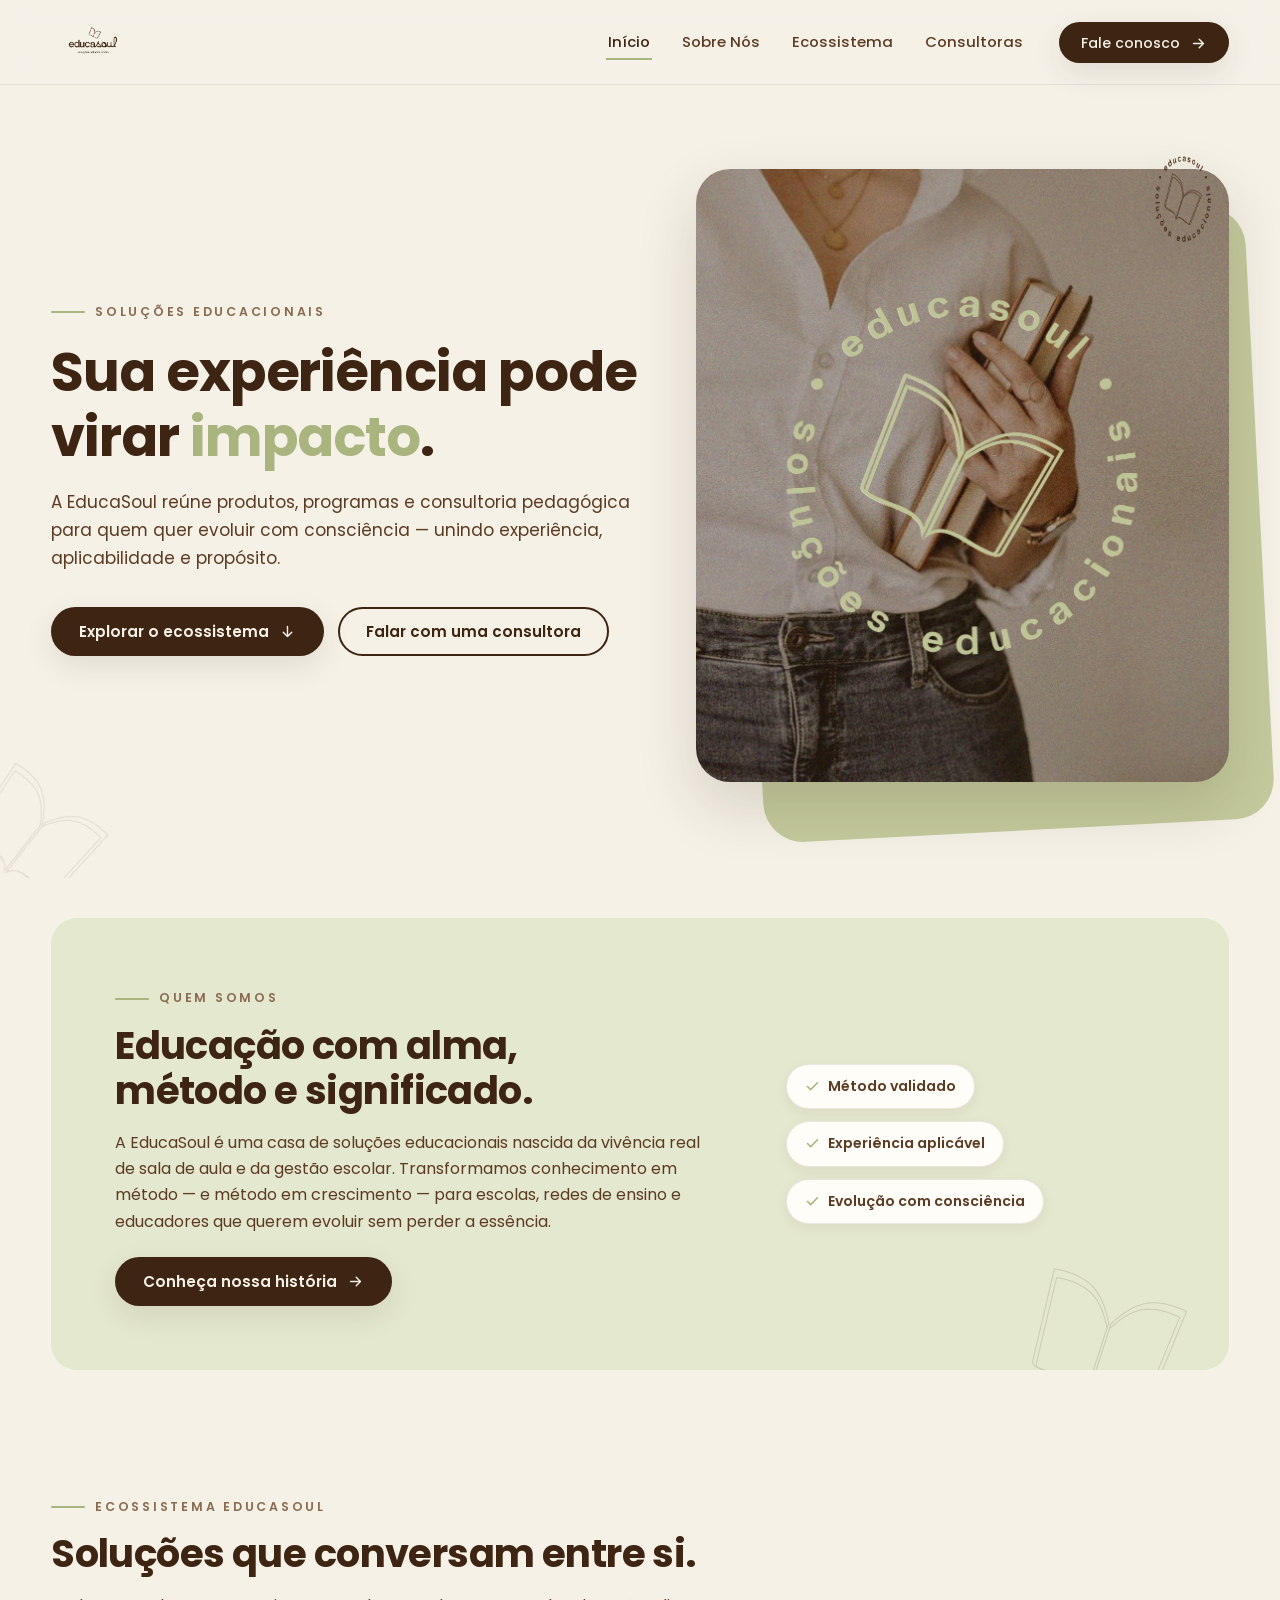
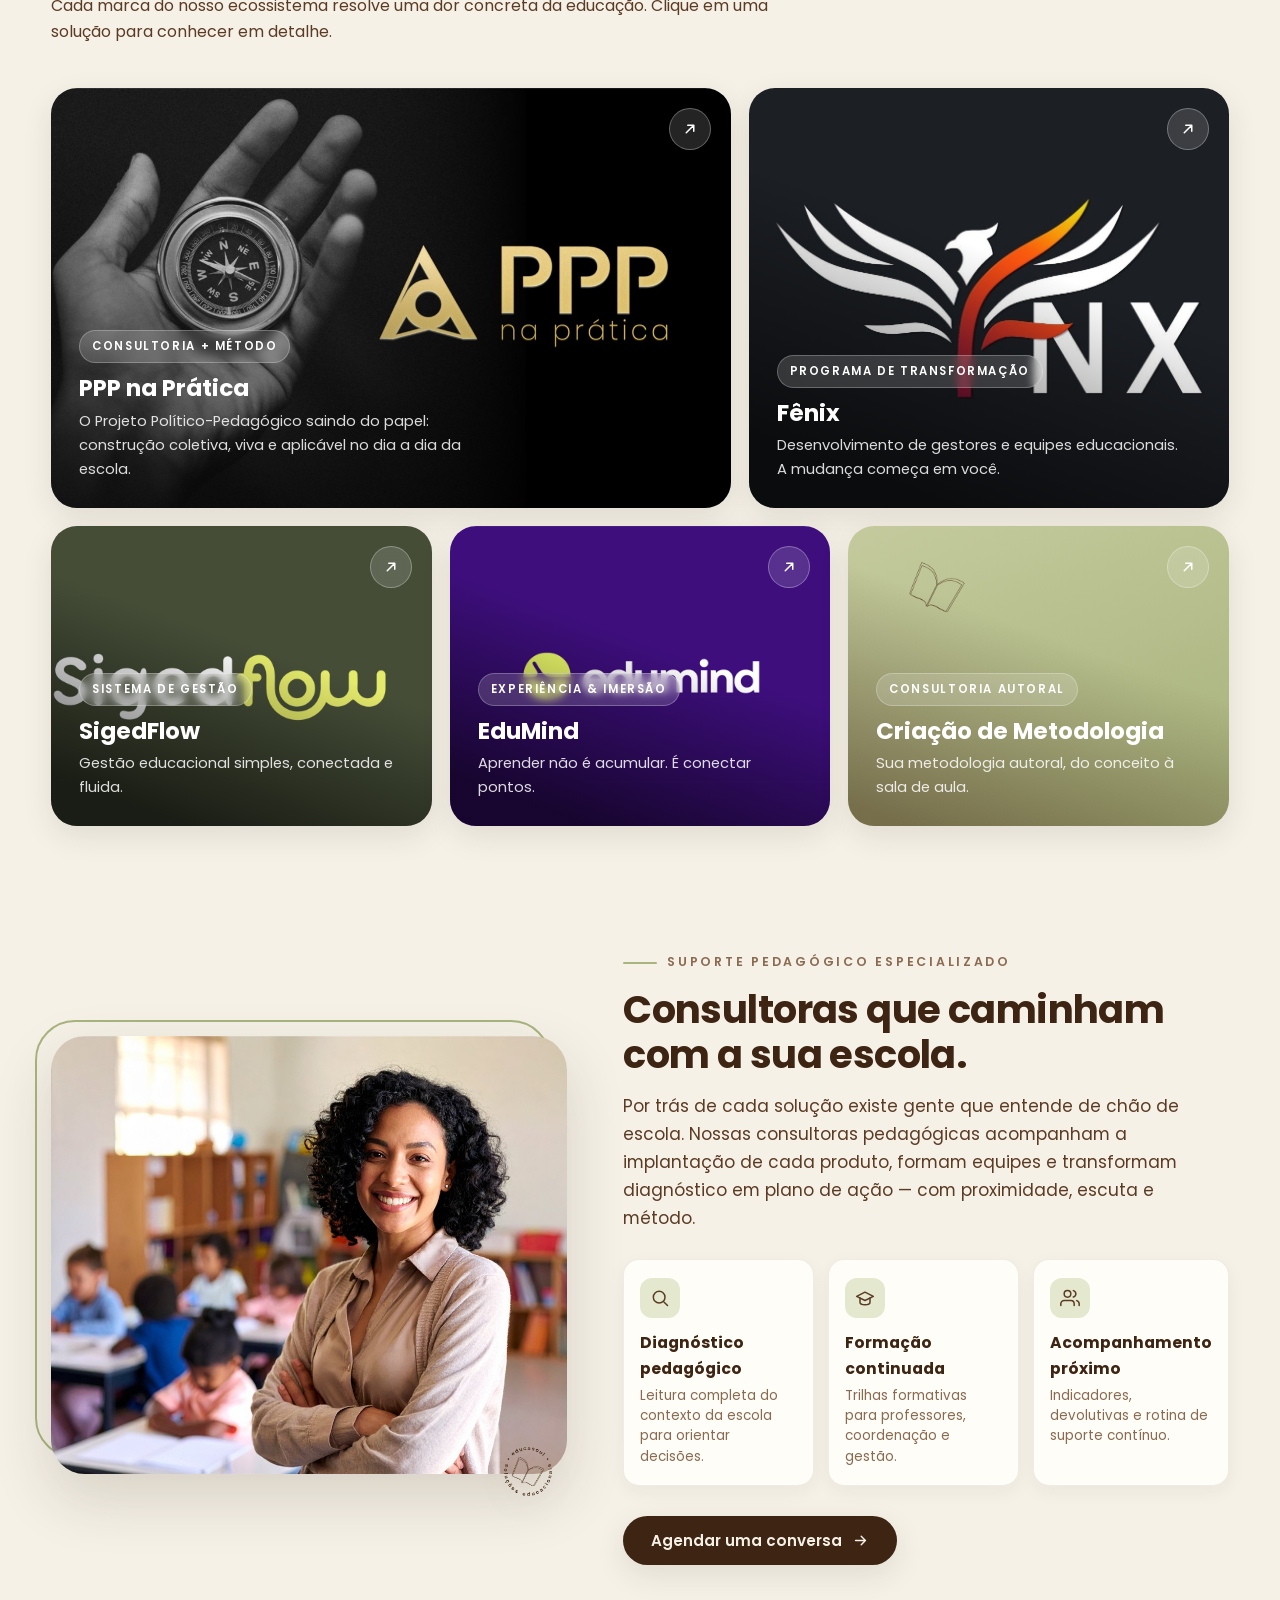
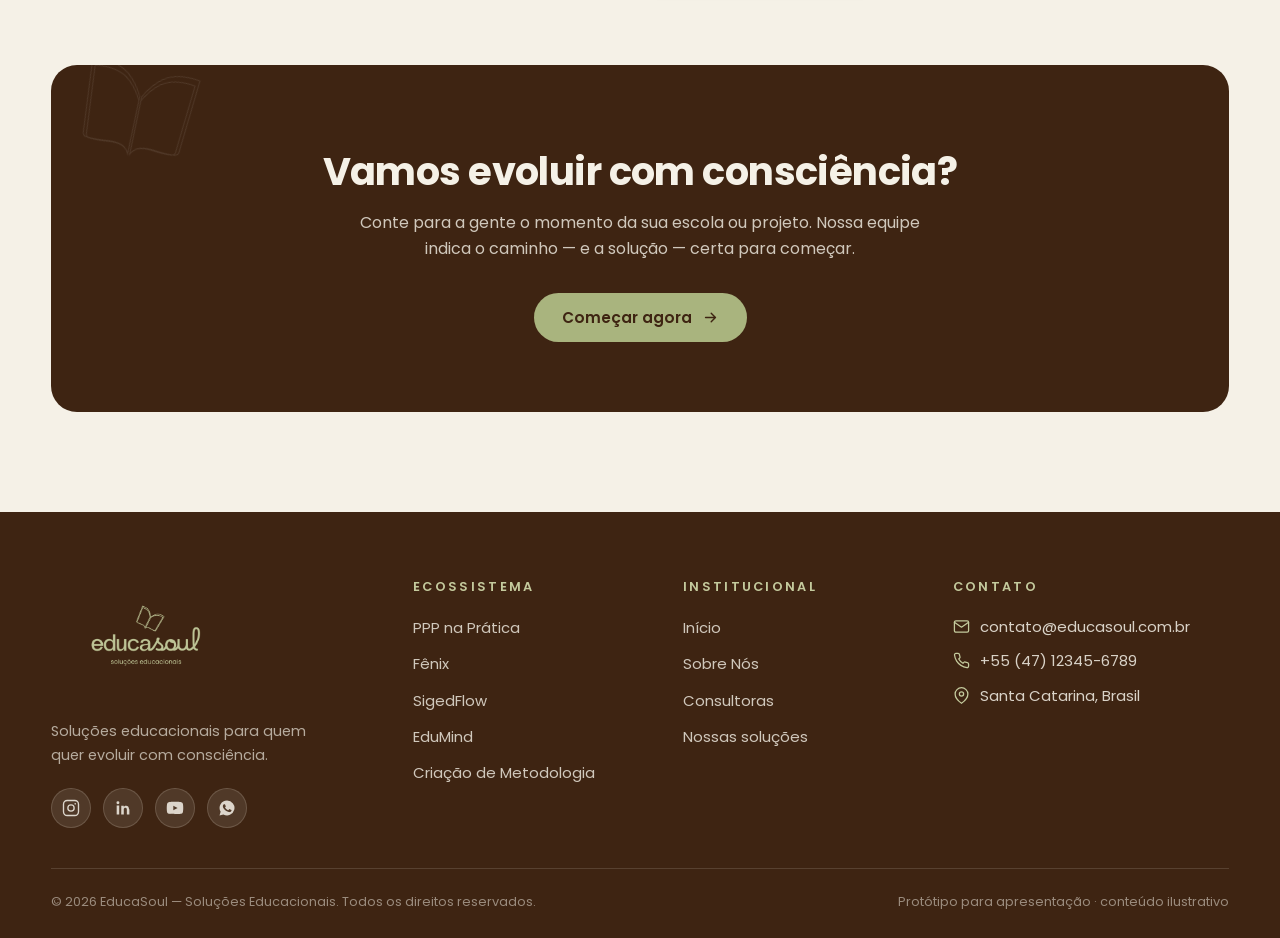
==== Site educasoul/site/index.html @ cab4fad8 "Versão inicial do projeto Co-Authored-By: Claude Sonnet 5.5 <noreply@anthropic.com>" ====
<!DOCTYPE html>
<html lang="pt-BR">
<head>
<meta charset="UTF-8">
<meta name="viewport" content="width=device-width, initial-scale=1.0">
<title>EducaSoul — Soluções Educacionais</title>
<meta name="description" content="Soluções educacionais para quem quer evoluir com consciência. Conheça o ecossistema EducaSoul: PPP na Prática, Fênix, SigedFlow, EduMind e Criação de Metodologia.">
<link rel="icon" type="image/png" href="assets/educasoul-book-brown.png">
<link rel="preconnect" href="https://fonts.googleapis.com">
<link rel="preconnect" href="https://fonts.gstatic.com" crossorigin>
<link href="https://fonts.googleapis.com/css2?family=Poppins:wght@300;400;500;600;700;800&family=Quicksand:wght@500;600;700&family=Libre+Franklin:wght@600;700;800&display=swap" rel="stylesheet">
<link rel="stylesheet" href="css/styles.css">
</head>
<body>

<!-- ======================= HEADER ======================= -->
<header class="site-header">
  <div class="container nav-wrap">
    <a class="brand" href="index.html" aria-label="EducaSoul — página inicial">
      <img src="assets/educasoul-logo.png" alt="EducaSoul — soluções educacionais">
    </a>
    <nav aria-label="Navegação principal">
      <ul class="nav-links">
        <li><a href="index.html" class="active">Início</a></li>
        <li><a href="sobre.html">Sobre Nós</a></li>
        <li><a href="#ecossistema">Ecossistema</a></li>
        <li><a href="#consultoras">Consultoras</a></li>
        <li class="nav-cta">
          <a class="btn btn-solid" href="#contato">Fale conosco
            <svg viewBox="0 0 24 24" fill="none" stroke="currentColor" stroke-width="2" stroke-linecap="round" stroke-linejoin="round"><path d="M5 12h14M13 6l6 6-6 6"/></svg>
          </a>
        </li>
      </ul>
    </nav>
    <button class="nav-toggle" aria-label="Abrir menu" aria-expanded="false">
      <svg viewBox="0 0 24 24" fill="none" stroke="currentColor" stroke-width="2" stroke-linecap="round"><path d="M4 7h16M4 12h16M4 17h16"/></svg>
    </button>
  </div>
</header>

<main>

<!-- ======================= HERO ======================= -->
<section class="hero">
  <img class="hero-book" src="assets/educasoul-book-brown.png" alt="" aria-hidden="true">
  <div class="container">
    <div class="hero-copy">
      <span class="eyebrow">soluções educacionais</span>
      <h1 class="h-display">Sua experiência pode<br>virar <em style="font-style:normal; color:var(--sage);">impacto</em>.</h1>
      <p class="lead">A EducaSoul reúne produtos, programas e consultoria pedagógica para quem quer evoluir com consciência — unindo experiência, aplicabilidade e propósito.</p>
      <div class="hero-actions">
        <a class="btn btn-solid" href="#ecossistema">Explorar o ecossistema
          <svg viewBox="0 0 24 24" fill="none" stroke="currentColor" stroke-width="2" stroke-linecap="round" stroke-linejoin="round"><path d="M12 5v14M6 13l6 6 6-6"/></svg>
        </a>
        <a class="btn btn-outline" href="#contato">Falar com uma consultora</a>
      </div>
    </div>
    <div class="hero-media">
      <img class="photo" src="assets/hero-livros.jpg" alt="Educadora segurando livros, com o selo EducaSoul">
      <img class="hero-stamp" src="assets/educasoul-badge.png" alt="" aria-hidden="true">
    </div>
  </div>
</section>

<!-- ======================= INSTITUCIONAL ======================= -->
<section class="institucional" id="quem-somos">
  <div class="container">
    <div class="inst-card reveal">
      <div class="inst-copy">
        <span class="eyebrow">quem somos</span>
        <h2 class="h-sec">Educação com alma,<br>método e significado.</h2>
        <p>A EducaSoul é uma casa de soluções educacionais nascida da vivência real de sala de aula e da gestão escolar. Transformamos conhecimento em método — e método em crescimento — para escolas, redes de ensino e educadores que querem evoluir sem perder a essência.</p>
        <a class="btn btn-solid" href="sobre.html">Conheça nossa história
          <svg viewBox="0 0 24 24" fill="none" stroke="currentColor" stroke-width="2" stroke-linecap="round" stroke-linejoin="round"><path d="M5 12h14M13 6l6 6-6 6"/></svg>
        </a>
      </div>
      <div class="pill-row" aria-label="Nossos diferenciais">
        <span class="pill"><svg viewBox="0 0 24 24" fill="none" stroke="currentColor" stroke-width="2.4" stroke-linecap="round" stroke-linejoin="round"><path d="M20 6L9 17l-5-5"/></svg> Método validado</span>
        <span class="pill"><svg viewBox="0 0 24 24" fill="none" stroke="currentColor" stroke-width="2.4" stroke-linecap="round" stroke-linejoin="round"><path d="M20 6L9 17l-5-5"/></svg> Experiência aplicável</span>
        <span class="pill"><svg viewBox="0 0 24 24" fill="none" stroke="currentColor" stroke-width="2.4" stroke-linecap="round" stroke-linejoin="round"><path d="M20 6L9 17l-5-5"/></svg> Evolução com consciência</span>
      </div>
      <img class="watermark" src="assets/educasoul-book-brown.png" alt="" aria-hidden="true">
    </div>
  </div>
</section>

<!-- ======================= ECOSSISTEMA ======================= -->
<section class="ecossistema" id="ecossistema">
  <div class="container">
    <div class="sec-head reveal">
      <span class="eyebrow">ecossistema educasoul</span>
      <h2 class="h-sec">Soluções que conversam entre si.</h2>
      <p>Cada marca do nosso ecossistema resolve uma dor concreta da educação. Clique em uma solução para conhecer em detalhe.</p>
    </div>

    <div class="mosaic">
      <!-- PPP na Prática -->
      <a class="tile tile-ppp reveal" href="ppp-na-pratica.html" aria-label="Conhecer o PPP na Prática">
        <img class="tile-media" src="assets/ppp-card.jpg" alt="">
        <div class="tile-scrim"></div>
        <span class="tile-arrow"><svg viewBox="0 0 24 24" fill="none" stroke="currentColor" stroke-width="2" stroke-linecap="round" stroke-linejoin="round"><path d="M7 17L17 7M9 7h8v8"/></svg></span>
        <div class="tile-body">
          <span class="tile-tag">Consultoria + Método</span>
          <h3>PPP na Prática</h3>
          <p>O Projeto Político-Pedagógico saindo do papel: construção coletiva, viva e aplicável no dia a dia da escola.</p>
        </div>
      </a>

      <!-- FNX -->
      <a class="tile tile-fnx reveal" href="fenix.html" aria-label="Conhecer o Fênix">
        <img class="tile-media" src="assets/fnx-card.jpg" alt="">
        <div class="tile-scrim"></div>
        <span class="tile-arrow"><svg viewBox="0 0 24 24" fill="none" stroke="currentColor" stroke-width="2" stroke-linecap="round" stroke-linejoin="round"><path d="M7 17L17 7M9 7h8v8"/></svg></span>
        <div class="tile-body">
          <span class="tile-tag">Programa de Transformação</span>
          <h3>Fênix</h3>
          <p>Desenvolvimento de gestores e equipes educacionais. A mudança começa em você.</p>
        </div>
      </a>

      <!-- SigedFlow -->
      <a class="tile tile-siged reveal" href="sigedflow.html" aria-label="Conhecer o SigedFlow">
        <img class="tile-media" src="assets/sigedflow-card.png" alt="">
        <div class="tile-scrim"></div>
        <span class="tile-arrow"><svg viewBox="0 0 24 24" fill="none" stroke="currentColor" stroke-width="2" stroke-linecap="round" stroke-linejoin="round"><path d="M7 17L17 7M9 7h8v8"/></svg></span>
        <div class="tile-body">
          <span class="tile-tag">Sistema de Gestão</span>
          <h3>SigedFlow</h3>
          <p>Gestão educacional simples, conectada e fluida.</p>
        </div>
      </a>

      <!-- EduMind -->
      <a class="tile tile-edu reveal" href="edumind.html" aria-label="Conhecer o EduMind">
        <img class="tile-media" src="assets/edumind-card.png" alt="">
        <div class="tile-scrim"></div>
        <span class="tile-arrow"><svg viewBox="0 0 24 24" fill="none" stroke="currentColor" stroke-width="2" stroke-linecap="round" stroke-linejoin="round"><path d="M7 17L17 7M9 7h8v8"/></svg></span>
        <div class="tile-body">
          <span class="tile-tag">Experiência & Imersão</span>
          <h3>EduMind</h3>
          <p>Aprender não é acumular. É conectar pontos.</p>
        </div>
      </a>

      <!-- Criação de Metodologia -->
      <a class="tile tile-meto reveal" href="metodologia.html" aria-label="Conhecer a Criação de Metodologia">
        <img class="meto-icon" src="assets/educasoul-book-brown.png" alt="">
        <div class="tile-scrim"></div>
        <span class="tile-arrow"><svg viewBox="0 0 24 24" fill="none" stroke="currentColor" stroke-width="2" stroke-linecap="round" stroke-linejoin="round"><path d="M7 17L17 7M9 7h8v8"/></svg></span>
        <div class="tile-body">
          <span class="tile-tag">Consultoria Autoral</span>
          <h3>Criação de Metodologia</h3>
          <p>Sua metodologia autoral, do conceito à sala de aula.</p>
        </div>
      </a>
    </div>
  </div>
</section>

<!-- ======================= CONSULTORAS ======================= -->
<section class="consultoras" id="consultoras">
  <div class="container consult-grid">
    <div class="consult-media reveal">
      <img class="photo" src="assets/consultora-sala.jpg" alt="Consultora pedagógica sorrindo em sala de aula">
      <img class="consult-stamp" src="assets/educasoul-badge.png" alt="" aria-hidden="true">
    </div>
    <div class="consult-copy reveal">
      <span class="eyebrow">suporte pedagógico especializado</span>
      <h2 class="h-sec">Consultoras que caminham com a sua escola.</h2>
      <p class="lead">Por trás de cada solução existe gente que entende de chão de escola. Nossas consultoras pedagógicas acompanham a implantação de cada produto, formam equipes e transformam diagnóstico em plano de ação — com proximidade, escuta e método.</p>
      <div class="mini-cards">
        <div class="mini-card">
          <span class="ic"><svg viewBox="0 0 24 24" fill="none" stroke="currentColor" stroke-width="1.8" stroke-linecap="round" stroke-linejoin="round"><circle cx="11" cy="11" r="7"/><path d="M21 21l-4.3-4.3"/></svg></span>
          <h4>Diagnóstico pedagógico</h4>
          <p>Leitura completa do contexto da escola para orientar decisões.</p>
        </div>
        <div class="mini-card">
          <span class="ic"><svg viewBox="0 0 24 24" fill="none" stroke="currentColor" stroke-width="1.8" stroke-linecap="round" stroke-linejoin="round"><path d="M22 10L12 5 2 10l10 5 10-5z"/><path d="M6 12v5c0 1.7 2.7 3 6 3s6-1.3 6-3v-5"/></svg></span>
          <h4>Formação continuada</h4>
          <p>Trilhas formativas para professores, coordenação e gestão.</p>
        </div>
        <div class="mini-card">
          <span class="ic"><svg viewBox="0 0 24 24" fill="none" stroke="currentColor" stroke-width="1.8" stroke-linecap="round" stroke-linejoin="round"><path d="M17 21v-2a4 4 0 00-4-4H5a4 4 0 00-4 4v2"/><circle cx="9" cy="7" r="4"/><path d="M23 21v-2a4 4 0 00-3-3.87M16 3.13a4 4 0 010 7.75"/></svg></span>
          <h4>Acompanhamento próximo</h4>
          <p>Indicadores, devolutivas e rotina de suporte contínuo.</p>
        </div>
      </div>
      <a class="btn btn-solid" href="#contato">Agendar uma conversa
        <svg viewBox="0 0 24 24" fill="none" stroke="currentColor" stroke-width="2" stroke-linecap="round" stroke-linejoin="round"><path d="M5 12h14M13 6l6 6-6 6"/></svg>
      </a>
    </div>
  </div>
</section>

<!-- ======================= CTA ======================= -->
<section class="cta-band">
  <div class="container">
    <div class="cta-inner reveal">
      <img class="watermark" src="assets/educasoul-book-cream.png" alt="" aria-hidden="true">
      <h2 class="h-sec">Vamos evoluir com consciência?</h2>
      <p>Conte para a gente o momento da sua escola ou projeto. Nossa equipe indica o caminho — e a solução — certa para começar.</p>
      <a class="btn btn-sage" href="#contato">Começar agora
        <svg viewBox="0 0 24 24" fill="none" stroke="currentColor" stroke-width="2" stroke-linecap="round" stroke-linejoin="round"><path d="M5 12h14M13 6l6 6-6 6"/></svg>
      </a>
    </div>
  </div>
</section>

</main>

<!-- ======================= FOOTER ======================= -->
<footer class="site-footer" id="contato">
  <div class="container">
    <div class="footer-grid">
      <div class="footer-brand">
        <img src="assets/educasoul-logo-sage.png" alt="EducaSoul — soluções educacionais">
        <p>Soluções educacionais para quem quer evoluir com consciência.</p>
        <div class="social-row">
          <a href="#" aria-label="Instagram"><svg viewBox="0 0 24 24" fill="none" stroke="currentColor" stroke-width="1.8" stroke-linecap="round" stroke-linejoin="round"><rect x="2" y="2" width="20" height="20" rx="5"/><circle cx="12" cy="12" r="4.2"/><circle cx="17.6" cy="6.4" r="1.1" fill="currentColor" stroke="none"/></svg></a>
          <a href="#" aria-label="LinkedIn"><svg viewBox="0 0 24 24" fill="currentColor"><path d="M6.94 8.5v12H3.56v-12h3.38zM5.25 3a1.97 1.97 0 110 3.94 1.97 1.97 0 010-3.94zM20.5 13.9v6.6h-3.37v-6.2c0-1.56-.56-2.62-1.96-2.62-1.07 0-1.7.72-1.98 1.41-.1.25-.13.6-.13.94v6.47H9.69s.05-10.5 0-11.59h3.37v1.64c.45-.69 1.25-1.68 3.04-1.68 2.22 0 3.9 1.45 3.9 4.57z"/></svg></a>
          <a href="#" aria-label="YouTube"><svg viewBox="0 0 24 24" fill="currentColor"><path d="M23 12s0-3.85-.49-5.7a2.98 2.98 0 00-2.1-2.1C18.56 3.7 12 3.7 12 3.7s-6.56 0-8.41.5a2.98 2.98 0 00-2.1 2.1C1 8.15 1 12 1 12s0 3.85.49 5.7c.27 1.02 1.08 1.83 2.1 2.1 1.85.5 8.41.5 8.41.5s6.56 0 8.41-.5a2.98 2.98 0 002.1-2.1C23 15.85 23 12 23 12zM9.75 8.85l5.75 3.15-5.75 3.15v-6.3z"/></svg></a>
          <a href="#" aria-label="WhatsApp"><svg viewBox="0 0 24 24" fill="currentColor"><path d="M12.04 2a9.9 9.9 0 00-8.5 14.97L2 22l5.18-1.5A9.9 9.9 0 1012.04 2zm5.77 14.13c-.24.68-1.4 1.3-1.93 1.35-.52.05-1.01.24-3.4-.7-2.87-1.13-4.7-4.06-4.84-4.25-.14-.19-1.16-1.55-1.16-2.95 0-1.4.73-2.09 1-2.38.26-.29.57-.36.76-.36l.55.01c.18 0 .42-.07.65.5.24.57.8 1.97.87 2.11.07.14.12.31.02.5-.09.19-.14.3-.28.47l-.43.5c-.14.14-.29.3-.12.58.16.29.73 1.2 1.56 1.95 1.08.96 1.98 1.26 2.27 1.4.28.14.45.12.62-.07.16-.19.71-.83.9-1.11.19-.29.38-.24.64-.14.26.09 1.66.78 1.94.92.29.14.48.22.55.34.07.12.07.68-.17 1.33z"/></svg></a>
        </div>
      </div>

      <div class="footer-col">
        <h5>Ecossistema</h5>
        <ul>
          <li><a href="ppp-na-pratica.html">PPP na Prática</a></li>
          <li><a href="fenix.html">Fênix</a></li>
          <li><a href="sigedflow.html">SigedFlow</a></li>
          <li><a href="edumind.html">EduMind</a></li>
          <li><a href="metodologia.html">Criação de Metodologia</a></li>
        </ul>
      </div>

      <div class="footer-col">
        <h5>Institucional</h5>
        <ul>
          <li><a href="index.html">Início</a></li>
          <li><a href="sobre.html">Sobre Nós</a></li>
          <li><a href="index.html#consultoras">Consultoras</a></li>
          <li><a href="index.html#ecossistema">Nossas soluções</a></li>
        </ul>
      </div>

      <div class="footer-col">
        <h5>Contato</h5>
        <ul>
          <li class="contact-item">
            <svg viewBox="0 0 24 24" fill="none" stroke="currentColor" stroke-width="1.8" stroke-linecap="round" stroke-linejoin="round"><path d="M4 4h16c1.1 0 2 .9 2 2v12c0 1.1-.9 2-2 2H4c-1.1 0-2-.9-2-2V6c0-1.1.9-2 2-2z"/><path d="M22 6l-10 7L2 6"/></svg>
            <span>contato@educasoul.com.br</span>
          </li>
          <li class="contact-item">
            <svg viewBox="0 0 24 24" fill="none" stroke="currentColor" stroke-width="1.8" stroke-linecap="round" stroke-linejoin="round"><path d="M22 16.92v3a2 2 0 01-2.18 2 19.79 19.79 0 01-8.63-3.07 19.5 19.5 0 01-6-6A19.79 19.79 0 012.12 4.18 2 2 0 014.11 2h3a2 2 0 012 1.72c.13.96.36 1.9.7 2.81a2 2 0 01-.45 2.11L8.09 9.91a16 16 0 006 6l1.27-1.27a2 2 0 012.11-.45c.91.34 1.85.57 2.81.7A2 2 0 0122 16.92z"/></svg>
            <span>+55 (47) 12345-6789</span>
          </li>
          <li class="contact-item">
            <svg viewBox="0 0 24 24" fill="none" stroke="currentColor" stroke-width="1.8" stroke-linecap="round" stroke-linejoin="round"><path d="M21 10c0 7-9 13-9 13S3 17 3 10a9 9 0 0118 0z"/><circle cx="12" cy="10" r="3"/></svg>
            <span>Santa Catarina, Brasil</span>
          </li>
        </ul>
      </div>
    </div>

    <div class="footer-bottom">
      <span>© <span data-year>2026</span> EducaSoul — Soluções Educacionais. Todos os direitos reservados.</span>
      <span>Protótipo para apresentação · conteúdo ilustrativo</span>
    </div>
  </div>
</footer>

<script src="js/main.js"></script>
</body>
</html>
---- Site educasoul/site/css/styles.css ----
/* ============================================================
   EducaSoul — Soluções Educacionais
   Protótipo de site institucional
   Paleta institucional: creme, verde-sálvia e marrom-café
   Cada produto do ecossistema usa a paleta do próprio brand guide
   ============================================================ */

:root {
  /* Institucional EducaSoul (IDV) */
  --cream:      #F5F1E7;
  --cream-2:    #EFEADD;
  --sand:       #E6DECF;
  --sage:       #A9B47E;
  --sage-soft:  #C4CA9D;
  --sage-pale:  #E4E8CE;
  --lemon-pale: #EDF3CF;
  --brown:      #3E2412;
  --brown-2:    #5C3B24;
  --brown-soft: #8A6A50;
  --paper:      #FFFDF7;

  /* PPP na Prática */
  --ppp-black:  #101820;
  --ppp-wine:   #961D40;
  --ppp-paper:  #E9E8E0;
  --ppp-gold:   #D2B060;
  --ppp-gold-2: #A8842C;

  /* FNX / Fênix */
  --fnx-black:  #101820;
  --fnx-wine:   #961D40;
  --fnx-gray:   #E4E5E7;
  --fnx-orange: #FF7A00;
  --fnx-gold:   #FFC93C;

  /* SigedFlow */
  --sf-olive:   #404831;
  --sf-euca:    #D3E2C3;
  --sf-chiffon: #C2CAB1;
  --sf-lemon:   #FAFC8D;
  --sf-ivory:   #FDFDF0;
  --sf-wheat:   #EBEAE0;
  --sf-black:   #25292C;

  /* EduMind */
  --em-deep:    #401080;
  --em-deep-2:  #2B0A56;
  --em-vivid:   #7720F3;
  --em-p200:    #A463FF;
  --em-yellow:  #F0FF6C;
  --em-lilac:   #F1EFF8;

  --radius: 26px;
  --radius-sm: 16px;
  --shadow-1: 0 10px 30px rgba(62, 36, 18, .10);
  --shadow-2: 0 24px 60px rgba(62, 36, 18, .16);
  --font-body: 'Poppins', 'Segoe UI', system-ui, sans-serif;
  --font-round: 'Quicksand', 'Poppins', sans-serif;
  --font-grot: 'Libre Franklin', 'Poppins', sans-serif;
}

* { margin: 0; padding: 0; box-sizing: border-box; }

html { scroll-behavior: smooth; }

body {
  font-family: var(--font-body);
  background: var(--cream);
  color: var(--brown);
  line-height: 1.65;
  font-size: 16px;
  -webkit-font-smoothing: antialiased;
  overflow-x: hidden;
}

img { max-width: 100%; display: block; }

a { color: inherit; text-decoration: none; }

.container { width: min(1180px, 92%); margin: 0 auto; }

/* ---------- tipografia utilitária ---------- */
.eyebrow {
  display: inline-flex; align-items: center; gap: 10px;
  font-size: .78rem; font-weight: 600; letter-spacing: .22em;
  text-transform: uppercase; color: var(--brown-soft);
}
.eyebrow::before {
  content: ""; width: 34px; height: 2px; border-radius: 2px;
  background: var(--sage); flex: none;
}
h1, h2, h3 { line-height: 1.18; font-weight: 700; }
.h-display { font-size: clamp(2.1rem, 4.6vw, 3.4rem); letter-spacing: -.02em; }
.h-sec { font-size: clamp(1.7rem, 3.2vw, 2.4rem); letter-spacing: -.015em; margin: 14px 0 16px; }
.lead { font-size: 1.06rem; color: var(--brown-2); max-width: 640px; }

/* ---------- botões ---------- */
.btn {
  display: inline-flex; align-items: center; gap: 10px;
  padding: 14px 26px; border-radius: 999px;
  font-weight: 600; font-size: .95rem; line-height: 1;
  transition: transform .2s ease, box-shadow .2s ease, background .2s ease, color .2s;
  cursor: pointer; border: 2px solid transparent;
}
.btn svg { width: 17px; height: 17px; flex: none; transition: transform .2s; }
.btn:hover svg { transform: translateX(3px); }
.btn-solid { background: var(--brown); color: var(--cream); box-shadow: var(--shadow-1); }
.btn-solid:hover { transform: translateY(-2px); box-shadow: var(--shadow-2); }
.btn-outline { border-color: var(--brown); color: var(--brown); }
.btn-outline:hover { background: var(--brown); color: var(--cream); transform: translateY(-2px); }
.btn-sage { background: var(--sage); color: var(--brown); }
.btn-sage:hover { transform: translateY(-2px); box-shadow: var(--shadow-1); }

/* ---------- header ---------- */
.site-header {
  position: sticky; top: 0; z-index: 60;
  background: rgba(245, 241, 231, .88);
  backdrop-filter: blur(12px);
  border-bottom: 1px solid rgba(62, 36, 18, .08);
}
.nav-wrap {
  display: flex; align-items: center; justify-content: space-between;
  padding: 14px 0;
}
.brand img { height: 56px; width: auto; }
.nav-links { display: flex; align-items: center; gap: 28px; list-style: none; }
.nav-links a {
  font-size: .93rem; font-weight: 500; color: var(--brown-2);
  padding: 6px 2px; border-bottom: 2px solid transparent;
  transition: color .2s, border-color .2s;
}
.nav-links a:hover, .nav-links a.active { color: var(--brown); border-color: var(--sage); }
.nav-links a.btn { border-bottom: 0; }
.nav-links a.btn-solid, .nav-links a.btn-solid:hover { color: var(--cream); }
.nav-cta { margin-left: 6px; }
.nav-cta .btn { padding: 11px 20px; font-size: .88rem; }
.nav-toggle {
  display: none; background: none; border: 0; cursor: pointer;
  width: 44px; height: 44px; border-radius: 12px; color: var(--brown);
}
.nav-toggle svg { width: 26px; height: 26px; }

/* ---------- hero ---------- */
.hero { position: relative; overflow: hidden; }
.hero .container {
  display: grid; grid-template-columns: 1.05fr .95fr; gap: 56px;
  align-items: center; padding: 84px 0 96px;
}
.hero-copy .h-display { margin: 18px 0 20px; }
.hero-copy .lead { margin-bottom: 34px; }
.hero-actions { display: flex; flex-wrap: wrap; gap: 14px; }
.hero-media { position: relative; }
.hero-media::before {
  content: ""; position: absolute; inset: 8% -6% -8% 10%;
  background: var(--sage-soft); border-radius: 40px;
  transform: rotate(-3deg); z-index: 0;
}
.hero-media img.photo {
  position: relative; z-index: 1; border-radius: 34px;
  box-shadow: var(--shadow-2); aspect-ratio: 4/4.6; object-fit: cover;
}
.hero-stamp {
  position: absolute; z-index: 2; width: 128px; height: 128px;
  top: -34px; right: -18px; animation: floaty 5.5s ease-in-out infinite;
  filter: drop-shadow(0 8px 18px rgba(62,36,18,.18));
}
@keyframes floaty {
  0%, 100% { transform: translateY(0) rotate(-6deg); }
  50% { transform: translateY(-12px) rotate(3deg); }
}
.hero-book {
  position: absolute; z-index: 0; width: 320px; opacity: .12;
  left: -120px; bottom: -60px; transform: rotate(12deg);
}

/* ---------- institucional ---------- */
.institucional { padding: 40px 0 90px; }
.inst-card {
  position: relative; overflow: hidden;
  background: var(--sage-pale); border-radius: var(--radius);
  padding: clamp(34px, 5vw, 64px);
  display: grid; grid-template-columns: 1.25fr .75fr; gap: 40px; align-items: center;
}
.inst-card .watermark {
  position: absolute; right: -70px; bottom: -90px; width: 380px;
  opacity: .14; transform: rotate(-8deg); pointer-events: none;
}
.inst-copy p { color: var(--brown-2); margin: 6px 0 22px; max-width: 60ch; }
.pill-row { display: flex; flex-wrap: wrap; gap: 12px; position: relative; z-index: 1; }
.pill {
  display: inline-flex; align-items: center; gap: 8px;
  background: var(--paper); border: 1px solid rgba(62,36,18,.10);
  padding: 10px 18px; border-radius: 999px;
  font-size: .88rem; font-weight: 600; color: var(--brown-2);
  box-shadow: 0 4px 14px rgba(62,36,18,.06);
}
.pill svg { width: 15px; height: 15px; color: var(--sage); }

/* ---------- ecossistema (mosaico) ---------- */
.ecossistema { padding: 30px 0 100px; }
.sec-head { max-width: 720px; margin-bottom: 42px; }
.sec-head p { color: var(--brown-2); }

.mosaic {
  display: grid; gap: 18px;
  grid-template-columns: repeat(12, 1fr);
}
.tile {
  position: relative; overflow: hidden; border-radius: var(--radius);
  min-height: 300px; display: flex; align-items: flex-end;
  box-shadow: var(--shadow-1);
  transition: transform .28s ease, box-shadow .28s ease;
  isolation: isolate;
}
.tile:hover { transform: translateY(-7px); box-shadow: var(--shadow-2); }
.tile-media {
  position: absolute; inset: 0; z-index: -2;
  width: 100%; height: 100%; object-fit: cover;
  transition: transform .5s ease;
}
.tile:hover .tile-media { transform: scale(1.045); }
.tile-scrim {
  position: absolute; inset: 0; z-index: -1;
  background: linear-gradient(200deg, rgba(0,0,0,0) 42%, rgba(0,0,0,.62) 88%);
}
.tile-body { padding: 26px 28px; width: 100%; color: #fff; }
.tile-tag {
  display: inline-block; font-size: .72rem; font-weight: 600;
  letter-spacing: .14em; text-transform: uppercase;
  padding: 6px 12px; border-radius: 999px; margin-bottom: 12px;
  background: rgba(255,255,255,.16); backdrop-filter: blur(4px);
  border: 1px solid rgba(255,255,255,.25);
}
.tile h3 { font-size: 1.45rem; margin-bottom: 6px; }
.tile p { font-size: .92rem; opacity: .85; max-width: 46ch; }
.tile-arrow {
  position: absolute; top: 20px; right: 20px;
  width: 42px; height: 42px; border-radius: 50%;
  display: grid; place-items: center;
  background: rgba(255,255,255,.14); border: 1px solid rgba(255,255,255,.3);
  backdrop-filter: blur(4px);
  transition: background .25s, transform .25s;
}
.tile-arrow svg { width: 18px; height: 18px; color: #fff; transition: transform .25s; }
.tile:hover .tile-arrow { background: rgba(255,255,255,.28); }
.tile:hover .tile-arrow svg { transform: rotate(45deg); }

/* posições do mosaico */
.tile-ppp   { grid-column: 1 / 8;  grid-row: 1; min-height: 420px; }
.tile-fnx   { grid-column: 8 / 13; grid-row: 1; min-height: 420px; }
.tile-siged { grid-column: 1 / 5;  }
.tile-edu   { grid-column: 5 / 9;  }
.tile-meto  { grid-column: 9 / 13; }

/* variações de fundo por marca */
.tile-fnx .tile-media { object-position: center; }
.tile-siged .tile-media { object-position: center 42%; }
.tile-meto {
  background: linear-gradient(160deg, var(--sage-soft), var(--sage) 90%);
}
.tile-meto .tile-scrim { background: linear-gradient(200deg, rgba(62,36,18,0) 40%, rgba(62,36,18,.5) 95%); }
.tile-meto .meto-icon {
  position: absolute; top: 18px; left: 24px; width: 130px; opacity: .9;
}

/* ---------- consultoras ---------- */
.consultoras { padding: 20px 0 100px; }
.consult-grid {
  display: grid; grid-template-columns: .92fr 1.08fr; gap: 56px; align-items: center;
}
.consult-media { position: relative; }
.consult-media img.photo {
  border-radius: 34px; box-shadow: var(--shadow-2);
  aspect-ratio: 4/3.4; object-fit: cover;
}
.consult-media::after {
  content: ""; position: absolute; inset: -16px 16px 16px -16px;
  border: 2px solid var(--sage); border-radius: 40px; z-index: -1;
}
.consult-stamp {
  position: absolute; width: 110px; bottom: -34px; right: -16px;
  animation: floaty 6s ease-in-out infinite;
  filter: drop-shadow(0 8px 18px rgba(62,36,18,.2));
}
.consult-copy p.lead { margin: 6px 0 26px; }
.mini-cards { display: grid; grid-template-columns: 1fr 1fr 1fr; gap: 14px; margin-bottom: 30px; }
.mini-card {
  background: var(--paper); border: 1px solid rgba(62,36,18,.08);
  border-radius: var(--radius-sm); padding: 18px 16px;
  box-shadow: 0 6px 18px rgba(62,36,18,.05);
}
.mini-card .ic {
  width: 40px; height: 40px; border-radius: 12px;
  display: grid; place-items: center; margin-bottom: 12px;
  background: var(--sage-pale); color: var(--brown-2);
}
.mini-card .ic svg { width: 20px; height: 20px; }
.mini-card h4 { font-size: .98rem; margin-bottom: 4px; }
.mini-card p { font-size: .84rem; color: var(--brown-soft); line-height: 1.5; }

/* ---------- faixa CTA ---------- */
.cta-band { padding: 0 0 100px; }
.cta-inner {
  position: relative; overflow: hidden;
  background: var(--brown); color: var(--cream);
  border-radius: var(--radius); padding: clamp(38px, 6vw, 70px);
  text-align: center;
}
.cta-inner .h-sec { color: var(--cream); }
.cta-inner p { color: rgba(245,241,231,.8); max-width: 56ch; margin: 0 auto 30px; }
.cta-inner .watermark {
  position: absolute; width: 300px; opacity: .1; pointer-events: none;
  left: -60px; top: -60px; transform: rotate(-14deg);
}

/* ---------- footer ---------- */
.site-footer { background: var(--brown); color: rgba(245,241,231,.85); }
.footer-grid {
  display: grid; grid-template-columns: 1.4fr 1fr 1fr 1.2fr; gap: 40px;
  padding: 64px 0 40px;
}
.footer-brand img { width: 190px; margin-bottom: 18px; }
.footer-brand p { font-size: .9rem; max-width: 30ch; color: rgba(245,241,231,.66); }
.social-row { display: flex; gap: 12px; margin-top: 20px; }
.social-row a {
  width: 40px; height: 40px; border-radius: 50%;
  display: grid; place-items: center;
  background: rgba(245,241,231,.1); border: 1px solid rgba(245,241,231,.16);
  transition: background .2s, transform .2s;
}
.social-row a:hover { background: rgba(245,241,231,.22); transform: translateY(-2px); }
.social-row svg { width: 18px; height: 18px; }
.footer-col h5 {
  font-size: .8rem; letter-spacing: .18em; text-transform: uppercase;
  color: var(--sage-soft); margin-bottom: 18px; font-weight: 600;
}
.footer-col ul { list-style: none; display: grid; gap: 10px; }
.footer-col a { font-size: .93rem; color: rgba(245,241,231,.8); transition: color .2s; }
.footer-col a:hover { color: #fff; }
.footer-col .contact-item {
  display: flex; align-items: flex-start; gap: 10px; font-size: .93rem;
}
.footer-col .contact-item svg { width: 17px; height: 17px; margin-top: 3px; color: var(--sage-soft); flex: none; }
.footer-bottom {
  border-top: 1px solid rgba(245,241,231,.14);
  padding: 22px 0 26px; display: flex; flex-wrap: wrap; gap: 10px;
  align-items: center; justify-content: space-between;
  font-size: .8rem; color: rgba(245,241,231,.5);
}

/* ---------- página interna: base ---------- */
.page-hero { position: relative; overflow: hidden; }
.page-hero .container {
  display: grid; grid-template-columns: 1.05fr .95fr;
  gap: 52px; align-items: center; padding: 76px 0 84px;
}
.page-hero.solo .container { grid-template-columns: 1fr; text-align: center; }
.page-hero.solo .lead { margin: 0 auto 30px; }
.page-hero .h-display { margin: 16px 0 18px; }
.page-hero .lead { margin-bottom: 30px; }
.page-hero .media img {
  border-radius: 30px; box-shadow: var(--shadow-2); width: 100%;
  object-fit: cover;
}
.crumb {
  display: inline-flex; gap: 8px; align-items: center;
  font-size: .8rem; font-weight: 500; opacity: .75; margin-bottom: 14px;
}
.crumb a:hover { text-decoration: underline; }

.section { padding: 76px 0; }
.section-alt { padding: 76px 0; }

.split { display: grid; grid-template-columns: 1fr 1fr; gap: 52px; align-items: center; }
.split .media img { border-radius: 28px; box-shadow: var(--shadow-1); width: 100%; object-fit: cover; }

.feature-grid { display: grid; grid-template-columns: repeat(4, 1fr); gap: 16px; margin-top: 40px; }
.feature-card {
  border-radius: var(--radius-sm); padding: 24px 20px;
  background: var(--paper); border: 1px solid rgba(0,0,0,.06);
  box-shadow: 0 6px 18px rgba(0,0,0,.05);
}
.feature-card .ic {
  width: 44px; height: 44px; border-radius: 13px;
  display: grid; place-items: center; margin-bottom: 14px;
}
.feature-card .ic svg { width: 22px; height: 22px; }
.feature-card h4 { font-size: 1rem; margin-bottom: 6px; }
.feature-card p { font-size: .87rem; line-height: 1.55; opacity: .8; }

.steps { display: grid; grid-template-columns: repeat(4, 1fr); gap: 16px; margin-top: 40px; counter-reset: step; }
.step {
  position: relative; border-radius: var(--radius-sm);
  padding: 26px 20px 22px; counter-increment: step;
}
.step::before {
  content: counter(step, decimal-leading-zero);
  font-size: 2rem; font-weight: 800; opacity: .28;
  display: block; margin-bottom: 8px; letter-spacing: -.03em;
}
.step h4 { font-size: 1rem; margin-bottom: 6px; }
.step p { font-size: .86rem; opacity: .82; line-height: 1.55; }

.quote-band { padding: 0; }
.quote-inner {
  border-radius: var(--radius); padding: clamp(36px, 5vw, 64px);
  text-align: center;
}
.quote-inner blockquote {
  font-size: clamp(1.25rem, 2.6vw, 1.8rem); font-weight: 600; line-height: 1.4;
  max-width: 30ch; margin: 0 auto;
}
.quote-inner cite { display: block; margin-top: 16px; font-style: normal; font-size: .88rem; opacity: .7; }

.chip-row { display: flex; flex-wrap: wrap; gap: 10px; margin-top: 26px; }
.chip {
  padding: 8px 16px; border-radius: 999px; font-size: .84rem; font-weight: 600;
  border: 1.5px solid currentColor; opacity: .85;
}

.check-list { list-style: none; display: grid; gap: 12px; margin-top: 22px; }
.check-list li { display: flex; gap: 12px; align-items: flex-start; font-size: .96rem; }
.check-list svg { width: 20px; height: 20px; flex: none; margin-top: 3px; }

/* ---------- temas de produto ---------- */

/* PPP — preto + dourado */
.theme-ppp { background: var(--ppp-black); color: var(--ppp-paper); }
.theme-ppp .eyebrow { color: var(--ppp-gold); }
.theme-ppp .eyebrow::before { background: var(--ppp-gold); }
.theme-ppp .lead { color: rgba(233,232,224,.82); }
.theme-ppp .gold-text {
  background: linear-gradient(115deg, #EBD59B, var(--ppp-gold) 45%, var(--ppp-gold-2));
  -webkit-background-clip: text; background-clip: text; color: transparent;
}
.theme-ppp .btn-brand { background: linear-gradient(115deg, #EBD59B, var(--ppp-gold) 55%, var(--ppp-gold-2)); color: #241505; }
.theme-ppp .btn-ghost { border: 2px solid rgba(233,232,224,.35); color: var(--ppp-paper); }
.theme-ppp .btn-ghost:hover { border-color: var(--ppp-gold); color: var(--ppp-gold); }
.theme-ppp .feature-card { background: rgba(233,232,224,.05); border-color: rgba(233,232,224,.12); color: var(--ppp-paper); }
.theme-ppp .feature-card .ic { background: rgba(210,176,96,.16); color: var(--ppp-gold); }
.theme-ppp .step { background: rgba(233,232,224,.05); border: 1px solid rgba(233,232,224,.1); }
.theme-ppp .step::before { color: var(--ppp-gold); }
.theme-ppp .quote-inner { background: linear-gradient(115deg, #EBD59B, var(--ppp-gold) 50%, var(--ppp-gold-2)); color: #241505; }
.theme-ppp .check-list svg { color: var(--ppp-gold); }

/* FNX — preto + fogo */
.theme-fnx { background: var(--fnx-black); color: var(--fnx-gray); }
.theme-fnx .eyebrow { color: var(--fnx-orange); }
.theme-fnx .eyebrow::before { background: linear-gradient(90deg, var(--fnx-gold), var(--fnx-orange)); }
.theme-fnx .lead { color: rgba(228,229,231,.82); }
.theme-fnx .fire-text {
  background: linear-gradient(180deg, var(--fnx-gold), var(--fnx-orange) 48%, var(--fnx-wine) 95%);
  -webkit-background-clip: text; background-clip: text; color: transparent;
}
.theme-fnx .btn-brand {
  background: linear-gradient(115deg, var(--fnx-gold), var(--fnx-orange) 55%, var(--fnx-wine));
  color: #fff;
}
.theme-fnx .btn-ghost { border: 2px solid rgba(228,229,231,.35); color: var(--fnx-gray); }
.theme-fnx .btn-ghost:hover { border-color: var(--fnx-orange); color: var(--fnx-orange); }
.theme-fnx .feature-card { background: rgba(228,229,231,.05); border-color: rgba(228,229,231,.12); color: var(--fnx-gray); }
.theme-fnx .feature-card .ic { background: rgba(255,122,0,.15); color: var(--fnx-orange); }
.theme-fnx .step { background: rgba(228,229,231,.05); border: 1px solid rgba(228,229,231,.1); }
.theme-fnx .step::before {
  background: linear-gradient(180deg, var(--fnx-gold), var(--fnx-orange) 60%, var(--fnx-wine));
  -webkit-background-clip: text; background-clip: text; color: transparent; opacity: 1;
}
.theme-fnx .quote-inner {
  background: linear-gradient(130deg, var(--fnx-wine), #5b1129 60%, var(--fnx-black));
  color: var(--fnx-gray); border: 1px solid rgba(255,122,0,.25);
}
.theme-fnx .chip { border-color: rgba(255,201,60,.5); color: var(--fnx-gold); }
.theme-fnx .check-list svg { color: var(--fnx-orange); }

/* SigedFlow — oliva + eucalipto + limão */
.theme-siged { background: var(--sf-ivory); color: var(--sf-black); font-family: var(--font-round); }
.theme-siged h1, .theme-siged h2, .theme-siged h3, .theme-siged h4 { font-family: var(--font-round); }
.theme-siged .hero-olive { background: var(--sf-olive); color: var(--sf-ivory); }
.theme-siged .hero-olive .lead { color: rgba(253,253,240,.85); }
.theme-siged .eyebrow { color: inherit; opacity: .75; }
.theme-siged .eyebrow::before { background: var(--sf-lemon); }
.theme-siged .lemon-text { color: var(--sf-lemon); }
.theme-siged .btn-brand { background: var(--sf-lemon); color: var(--sf-olive); font-family: var(--font-round); }
.theme-siged .btn-ghost { border: 2px solid rgba(253,253,240,.4); color: var(--sf-ivory); font-family: var(--font-round); }
.theme-siged .btn-ghost:hover { border-color: var(--sf-lemon); color: var(--sf-lemon); }
.theme-siged .btn-dark { background: var(--sf-olive); color: var(--sf-ivory); font-family: var(--font-round); }
.theme-siged .section-euca { background: var(--sf-euca); }
.theme-siged .feature-card { background: var(--sf-ivory); border-color: rgba(64,72,49,.14); }
.theme-siged .feature-card .ic { background: var(--sf-euca); color: var(--sf-olive); }
.theme-siged .step { background: rgba(64,72,49,.05); border: 1px solid rgba(64,72,49,.12); }
.theme-siged .step::before { color: var(--sf-olive); opacity: .5; }
.theme-siged .quote-inner { background: var(--sf-olive); color: var(--sf-ivory); }
.theme-siged .quote-inner .lemon-text { color: var(--sf-lemon); }
.theme-siged .check-list svg { color: var(--sf-olive); }

/* EduMind — roxo profundo + amarelo elétrico */
.theme-edumind { background: var(--em-deep); color: var(--em-lilac); }
.theme-edumind .eyebrow { color: var(--em-yellow); }
.theme-edumind .eyebrow::before { background: var(--em-yellow); }
.theme-edumind .lead { color: rgba(241,239,248,.85); }
.theme-edumind .yellow-text { color: var(--em-yellow); }
.theme-edumind .btn-brand { background: var(--em-yellow); color: #2A2E04; }
.theme-edumind .btn-ghost { border: 2px solid rgba(241,239,248,.35); color: var(--em-lilac); }
.theme-edumind .btn-ghost:hover { border-color: var(--em-yellow); color: var(--em-yellow); }
.theme-edumind .feature-card { background: rgba(241,239,248,.06); border-color: rgba(241,239,248,.14); color: var(--em-lilac); }
.theme-edumind .feature-card .ic { background: rgba(240,255,108,.16); color: var(--em-yellow); }
.theme-edumind .step { background: rgba(241,239,248,.06); border: 1px solid rgba(241,239,248,.12); }
.theme-edumind .step::before { color: var(--em-yellow); opacity: .85; }
.theme-edumind .quote-inner { background: var(--em-yellow); color: #241E4E; }
.theme-edumind .section-vivid { background: linear-gradient(160deg, var(--em-vivid), var(--em-deep) 75%); }
.theme-edumind .check-list svg { color: var(--em-yellow); }

/* Metodologia — institucional */
.theme-meto { background: var(--cream); color: var(--brown); }
.theme-meto .hero-sage { background: linear-gradient(160deg, var(--sage-soft), var(--sage)); }
.theme-meto .feature-card .ic { background: var(--sage-pale); color: var(--brown-2); }
.theme-meto .step { background: var(--paper); border: 1px solid rgba(62,36,18,.1); }
.theme-meto .step::before { color: var(--sage); opacity: .9; }
.theme-meto .quote-inner { background: var(--brown); color: var(--cream); }
.theme-meto .check-list svg { color: var(--sage); }

/* headers escuros nas páginas de produto */
.header-dark {
  background: rgba(16, 24, 32, .82);
  border-bottom: 1px solid rgba(255,255,255,.08);
}
.header-dark .nav-links a { color: rgba(255,255,255,.75); }
.header-dark .nav-links a:hover, .header-dark .nav-links a.active { color: #fff; }
.header-dark .nav-toggle { color: #fff; }
.header-purple { background: rgba(43, 10, 86, .85); }
.header-olive { background: rgba(64, 72, 49, .88); }

/* cor do texto dos CTAs de marca no header escuro (vence .header-dark .nav-links a) */
.theme-ppp .nav-links a.btn-brand { color: #241505; }
.theme-fnx .nav-links a.btn-brand { color: #fff; }
.theme-siged .nav-links a.btn-brand { color: var(--sf-olive); }
.theme-edumind .nav-links a.btn-brand { color: #2A2E04; }

/* logo do produto no hero */
.product-logo { max-height: 96px; width: auto; margin-bottom: 26px; }

/* ---------- reveal on scroll ---------- */
.reveal { opacity: 0; transform: translateY(26px); transition: opacity .7s ease, transform .7s ease; }
.reveal.in { opacity: 1; transform: none; }

/* ---------- responsivo ---------- */
@media (max-width: 1020px) {
  .hero .container { grid-template-columns: 1fr; gap: 48px; padding: 60px 0 70px; }
  .hero-media { max-width: 520px; }
  .inst-card { grid-template-columns: 1fr; }
  .consult-grid { grid-template-columns: 1fr; gap: 46px; }
  .page-hero .container { grid-template-columns: 1fr; }
  .split { grid-template-columns: 1fr; }
  .feature-grid { grid-template-columns: 1fr 1fr; }
  .steps { grid-template-columns: 1fr 1fr; }
  .footer-grid { grid-template-columns: 1fr 1fr; }

  .tile-ppp   { grid-column: 1 / 13; min-height: 380px; }
  .tile-fnx   { grid-column: 1 / 13; grid-row: auto; min-height: 340px; }
  .tile-siged { grid-column: 1 / 13; }
  .tile-edu   { grid-column: 1 / 7; }
  .tile-meto  { grid-column: 7 / 13; }
}

@media (max-width: 760px) {
  .nav-links {
    position: fixed; inset: 74px 0 auto 0; z-index: 55;
    flex-direction: column; align-items: flex-start; gap: 4px;
    background: var(--paper); padding: 18px 6vw 26px;
    border-bottom: 1px solid rgba(62,36,18,.1);
    box-shadow: var(--shadow-2);
    transform: translateY(-130%); transition: transform .3s ease;
  }
  .nav-links.open { transform: none; }
  .nav-links li { width: 100%; }
  .nav-links a { display: block; padding: 12px 4px; font-size: 1.02rem; }
  .nav-cta { margin: 10px 0 0; }
  .nav-toggle { display: grid; place-items: center; }
  .header-dark .nav-links, .header-purple .nav-links, .header-olive .nav-links { background: #1d2229; }

  .mini-cards { grid-template-columns: 1fr; }
  .feature-grid { grid-template-columns: 1fr; }
  .steps { grid-template-columns: 1fr; }
  .footer-grid { grid-template-columns: 1fr; gap: 32px; }
  .tile-edu, .tile-meto { grid-column: 1 / 13; }
  .hero-stamp { width: 96px; top: -22px; right: 2px; }
  .footer-bottom { justify-content: center; text-align: center; }
}
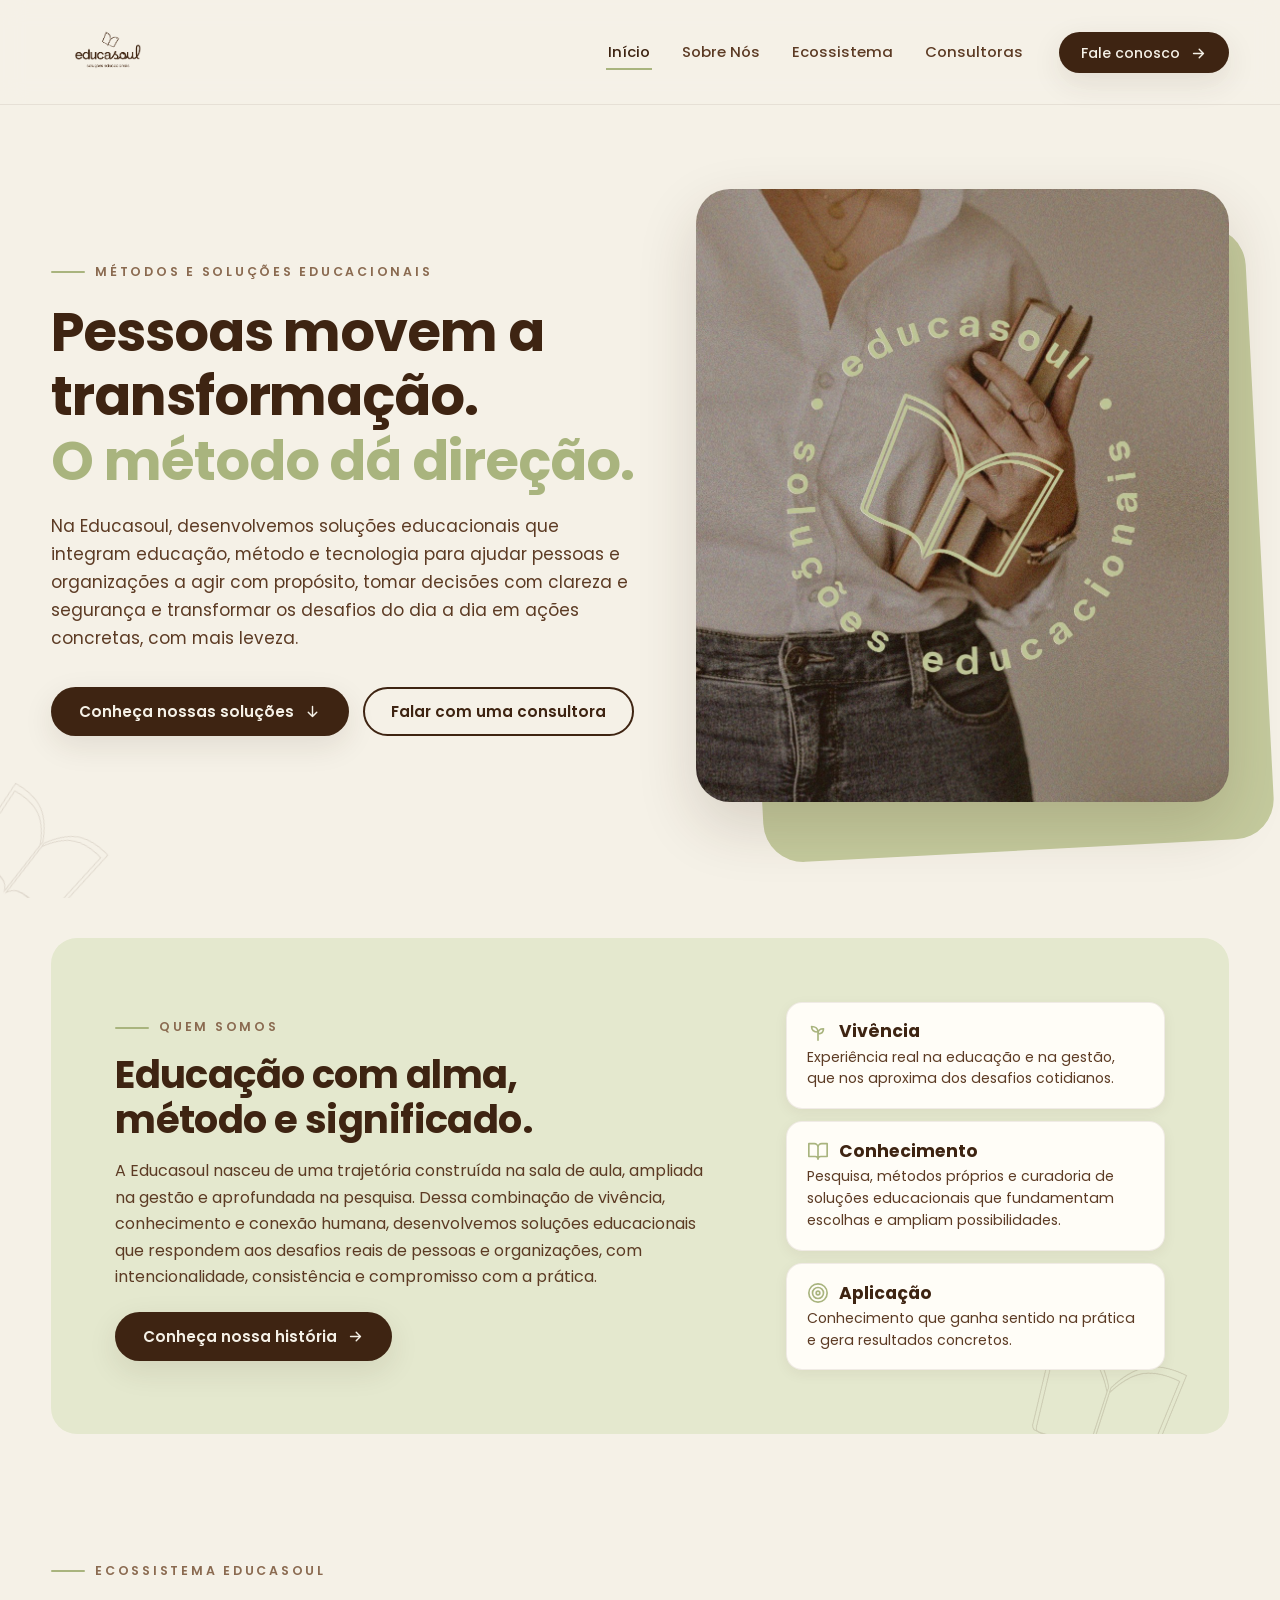
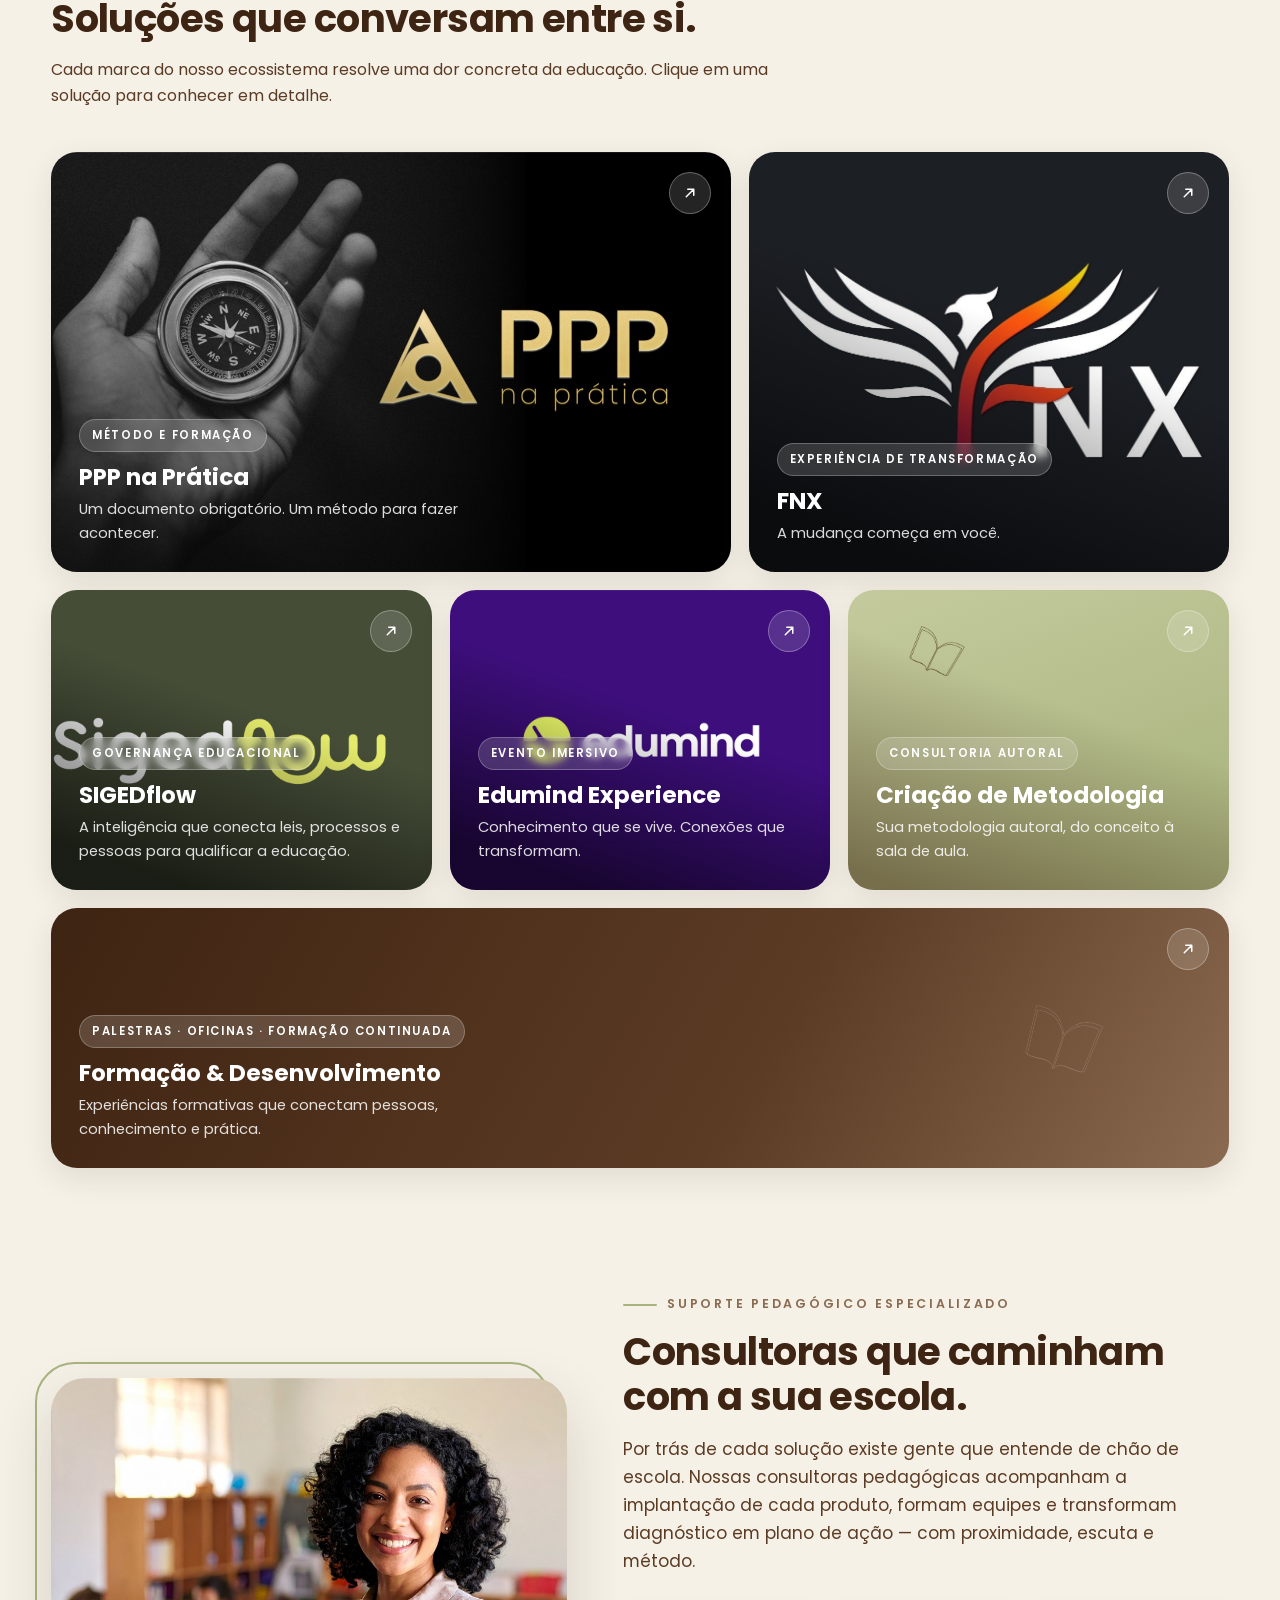
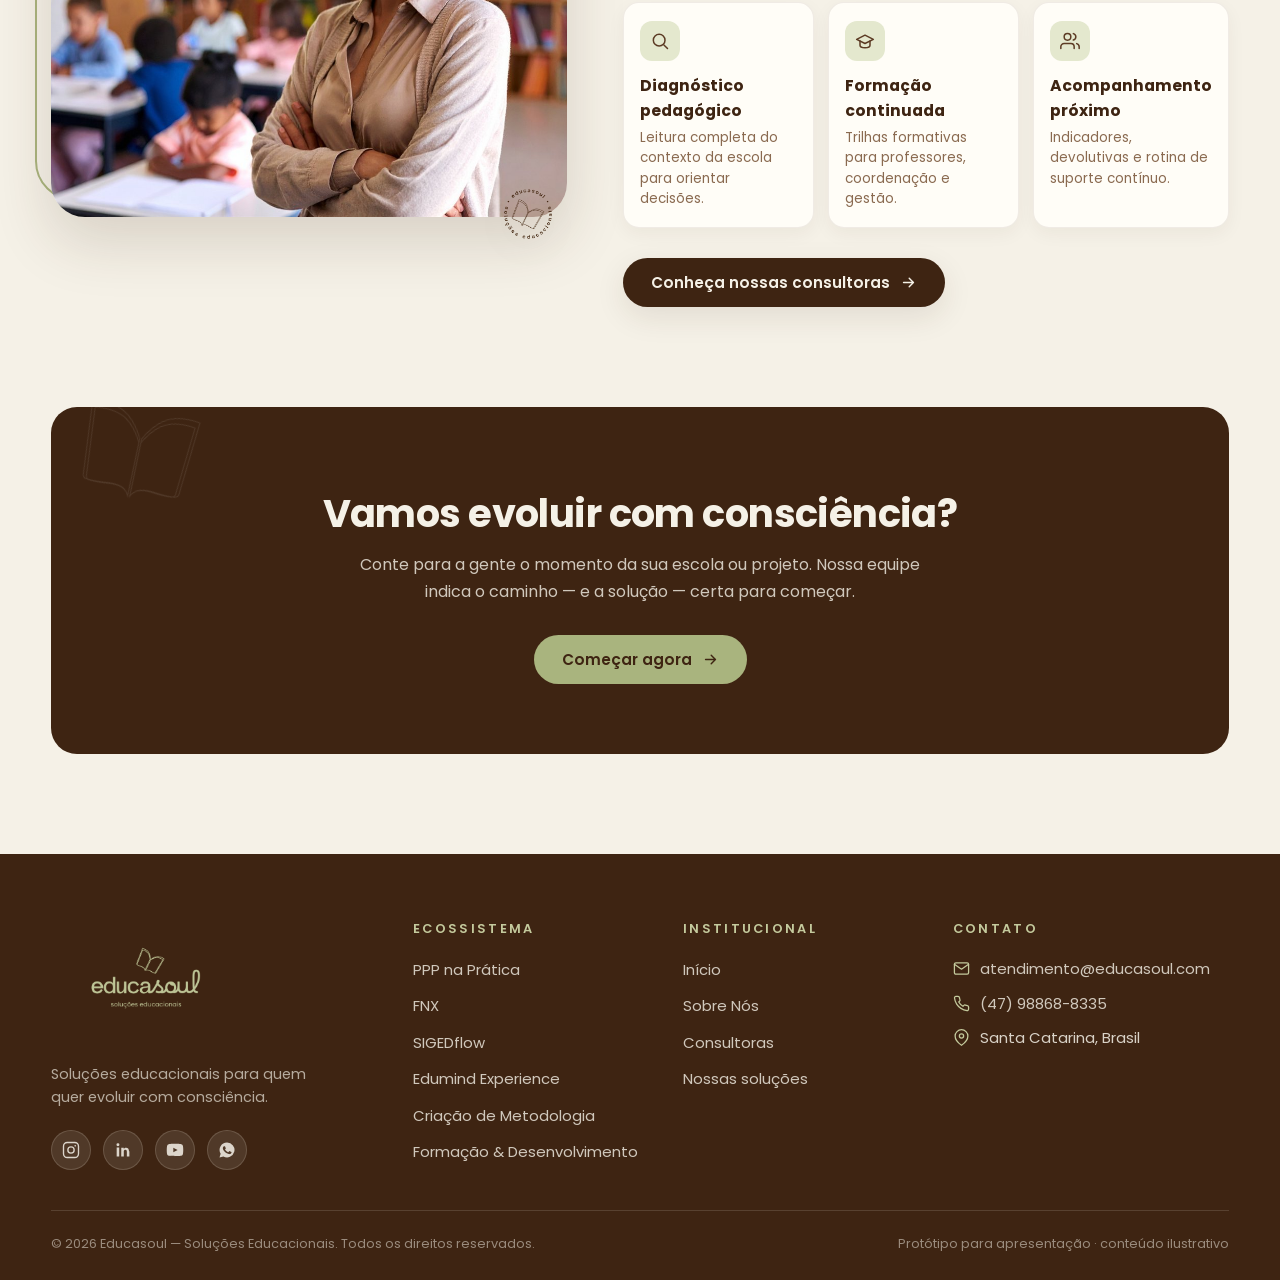
==== commit c483a7da: "Aplica os ajustes do retorno da cliente (03/11/2026) - Início: textos novos do hero e do Quem Somos," ====
--- a/Site educasoul/site/index.html
+++ b/Site educasoul/site/index.html
@@ -3,8 +3,8 @@
 <head>
 <meta charset="UTF-8">
 <meta name="viewport" content="width=device-width, initial-scale=1.0">
-<title>EducaSoul — Soluções Educacionais</title>
-<meta name="description" content="Soluções educacionais para quem quer evoluir com consciência. Conheça o ecossistema EducaSoul: PPP na Prática, Fênix, SigedFlow, EduMind e Criação de Metodologia.">
+<title>Educasoul — Soluções Educacionais</title>
+<meta name="description" content="Métodos e soluções educacionais. Conheça o ecossistema Educasoul: PPP na Prática, FNX, SIGEDflow, Edumind Experience, Criação de Metodologia e Formação &amp; Desenvolvimento.">
 <link rel="icon" type="image/png" href="assets/educasoul-book-brown.png">
 <link rel="preconnect" href="https://fonts.googleapis.com">
 <link rel="preconnect" href="https://fonts.gstatic.com" crossorigin>
@@ -16,17 +16,17 @@
 <!-- ======================= HEADER ======================= -->
 <header class="site-header">
   <div class="container nav-wrap">
-    <a class="brand" href="index.html" aria-label="EducaSoul — página inicial">
-      <img src="assets/educasoul-logo.png" alt="EducaSoul — soluções educacionais">
+    <a class="brand" href="index.html" aria-label="Educasoul — página inicial">
+      <img src="assets/educasoul-logo.png" alt="Educasoul — soluções educacionais">
     </a>
     <nav aria-label="Navegação principal">
       <ul class="nav-links">
         <li><a href="index.html" class="active">Início</a></li>
         <li><a href="sobre.html">Sobre Nós</a></li>
         <li><a href="#ecossistema">Ecossistema</a></li>
-        <li><a href="#consultoras">Consultoras</a></li>
+        <li><a href="consultoras.html">Consultoras</a></li>
         <li class="nav-cta">
-          <a class="btn btn-solid" href="#contato">Fale conosco
+          <a class="btn btn-solid" href="contato.html?tipo=contato">Fale conosco
             <svg viewBox="0 0 24 24" fill="none" stroke="currentColor" stroke-width="2" stroke-linecap="round" stroke-linejoin="round"><path d="M5 12h14M13 6l6 6-6 6"/></svg>
           </a>
         </li>
@@ -45,19 +45,18 @@
   <img class="hero-book" src="assets/educasoul-book-brown.png" alt="" aria-hidden="true">
   <div class="container">
     <div class="hero-copy">
-      <span class="eyebrow">soluções educacionais</span>
-      <h1 class="h-display">Sua experiência pode<br>virar <em style="font-style:normal; color:var(--sage);">impacto</em>.</h1>
-      <p class="lead">A EducaSoul reúne produtos, programas e consultoria pedagógica para quem quer evoluir com consciência — unindo experiência, aplicabilidade e propósito.</p>
+      <span class="eyebrow">métodos e soluções educacionais</span>
+      <h1 class="h-display">Pessoas movem a transformação.<br><em style="font-style:normal; color:var(--sage);">O método dá direção.</em></h1>
+      <p class="lead">Na Educasoul, desenvolvemos soluções educacionais que integram educação, método e tecnologia para ajudar pessoas e organizações a agir com propósito, tomar decisões com clareza e segurança e transformar os desafios do dia a dia em ações concretas, com mais leveza.</p>
       <div class="hero-actions">
-        <a class="btn btn-solid" href="#ecossistema">Explorar o ecossistema
+        <a class="btn btn-solid" href="#ecossistema">Conheça nossas soluções
           <svg viewBox="0 0 24 24" fill="none" stroke="currentColor" stroke-width="2" stroke-linecap="round" stroke-linejoin="round"><path d="M12 5v14M6 13l6 6 6-6"/></svg>
         </a>
-        <a class="btn btn-outline" href="#contato">Falar com uma consultora</a>
+        <a class="btn btn-outline" href="contato.html?tipo=contato">Falar com uma consultora</a>
       </div>
     </div>
     <div class="hero-media">
-      <img class="photo" src="assets/hero-livros.jpg" alt="Educadora segurando livros, com o selo EducaSoul">
-      <img class="hero-stamp" src="assets/educasoul-badge.png" alt="" aria-hidden="true">
+      <img class="photo" src="assets/hero-livros.jpg" alt="Educadora segurando livros, com o selo Educasoul">
     </div>
   </div>
 </section>
@@ -69,15 +68,24 @@
       <div class="inst-copy">
         <span class="eyebrow">quem somos</span>
         <h2 class="h-sec">Educação com alma,<br>método e significado.</h2>
-        <p>A EducaSoul é uma casa de soluções educacionais nascida da vivência real de sala de aula e da gestão escolar. Transformamos conhecimento em método — e método em crescimento — para escolas, redes de ensino e educadores que querem evoluir sem perder a essência.</p>
+        <p>A Educasoul nasceu de uma trajetória construída na sala de aula, ampliada na gestão e aprofundada na pesquisa. Dessa combinação de vivência, conhecimento e conexão humana, desenvolvemos soluções educacionais que respondem aos desafios reais de pessoas e organizações, com intencionalidade, consistência e compromisso com a prática.</p>
         <a class="btn btn-solid" href="sobre.html">Conheça nossa história
           <svg viewBox="0 0 24 24" fill="none" stroke="currentColor" stroke-width="2" stroke-linecap="round" stroke-linejoin="round"><path d="M5 12h14M13 6l6 6-6 6"/></svg>
         </a>
       </div>
-      <div class="pill-row" aria-label="Nossos diferenciais">
-        <span class="pill"><svg viewBox="0 0 24 24" fill="none" stroke="currentColor" stroke-width="2.4" stroke-linecap="round" stroke-linejoin="round"><path d="M20 6L9 17l-5-5"/></svg> Método validado</span>
-        <span class="pill"><svg viewBox="0 0 24 24" fill="none" stroke="currentColor" stroke-width="2.4" stroke-linecap="round" stroke-linejoin="round"><path d="M20 6L9 17l-5-5"/></svg> Experiência aplicável</span>
-        <span class="pill"><svg viewBox="0 0 24 24" fill="none" stroke="currentColor" stroke-width="2.4" stroke-linecap="round" stroke-linejoin="round"><path d="M20 6L9 17l-5-5"/></svg> Evolução com consciência</span>
+      <div class="pilares-home" aria-label="Nossos pilares">
+        <div class="pilar-mini">
+          <h3><svg viewBox="0 0 24 24" fill="none" stroke="currentColor" stroke-width="1.8" stroke-linecap="round" stroke-linejoin="round"><path d="M12 21v-9M12 12c0-4-3-6-7-6 0 4 3 6 7 6zM12 14c0-3.5 2.5-5.5 6-5.5 0 3.5-2.5 5.5-6 5.5z"/></svg> Vivência</h3>
+          <p>Experiência real na educação e na gestão, que nos aproxima dos desafios cotidianos.</p>
+        </div>
+        <div class="pilar-mini">
+          <h3><svg viewBox="0 0 24 24" fill="none" stroke="currentColor" stroke-width="1.8" stroke-linecap="round" stroke-linejoin="round"><path d="M2 4h6a4 4 0 014 4v13a3 3 0 00-3-3H2zM22 4h-6a4 4 0 00-4 4v13a3 3 0 013-3h7z"/></svg> Conhecimento</h3>
+          <p>Pesquisa, métodos próprios e curadoria de soluções educacionais que fundamentam escolhas e ampliam possibilidades.</p>
+        </div>
+        <div class="pilar-mini">
+          <h3><svg viewBox="0 0 24 24" fill="none" stroke="currentColor" stroke-width="1.8" stroke-linecap="round" stroke-linejoin="round"><circle cx="12" cy="12" r="10"/><circle cx="12" cy="12" r="6"/><circle cx="12" cy="12" r="2"/></svg> Aplicação</h3>
+          <p>Conhecimento que ganha sentido na prática e gera resultados concretos.</p>
+        </div>
       </div>
       <img class="watermark" src="assets/educasoul-book-brown.png" alt="" aria-hidden="true">
     </div>
@@ -100,45 +108,45 @@
         <div class="tile-scrim"></div>
         <span class="tile-arrow"><svg viewBox="0 0 24 24" fill="none" stroke="currentColor" stroke-width="2" stroke-linecap="round" stroke-linejoin="round"><path d="M7 17L17 7M9 7h8v8"/></svg></span>
         <div class="tile-body">
-          <span class="tile-tag">Consultoria + Método</span>
+          <span class="tile-tag">Método e formação</span>
           <h3>PPP na Prática</h3>
-          <p>O Projeto Político-Pedagógico saindo do papel: construção coletiva, viva e aplicável no dia a dia da escola.</p>
+          <p>Um documento obrigatório. Um método para fazer acontecer.</p>
         </div>
       </a>
 
       <!-- FNX -->
-      <a class="tile tile-fnx reveal" href="fenix.html" aria-label="Conhecer o Fênix">
+      <a class="tile tile-fnx reveal" href="fenix.html" aria-label="Conhecer o FNX">
         <img class="tile-media" src="assets/fnx-card.jpg" alt="">
         <div class="tile-scrim"></div>
         <span class="tile-arrow"><svg viewBox="0 0 24 24" fill="none" stroke="currentColor" stroke-width="2" stroke-linecap="round" stroke-linejoin="round"><path d="M7 17L17 7M9 7h8v8"/></svg></span>
         <div class="tile-body">
-          <span class="tile-tag">Programa de Transformação</span>
-          <h3>Fênix</h3>
-          <p>Desenvolvimento de gestores e equipes educacionais. A mudança começa em você.</p>
-        </div>
-      </a>
-
-      <!-- SigedFlow -->
-      <a class="tile tile-siged reveal" href="sigedflow.html" aria-label="Conhecer o SigedFlow">
+          <span class="tile-tag">Experiência de transformação</span>
+          <h3>FNX</h3>
+          <p>A mudança começa em você.</p>
+        </div>
+      </a>
+
+      <!-- SIGEDflow -->
+      <a class="tile tile-siged reveal" href="sigedflow.html" aria-label="Conhecer o SIGEDflow">
         <img class="tile-media" src="assets/sigedflow-card.png" alt="">
         <div class="tile-scrim"></div>
         <span class="tile-arrow"><svg viewBox="0 0 24 24" fill="none" stroke="currentColor" stroke-width="2" stroke-linecap="round" stroke-linejoin="round"><path d="M7 17L17 7M9 7h8v8"/></svg></span>
         <div class="tile-body">
-          <span class="tile-tag">Sistema de Gestão</span>
-          <h3>SigedFlow</h3>
-          <p>Gestão educacional simples, conectada e fluida.</p>
-        </div>
-      </a>
-
-      <!-- EduMind -->
-      <a class="tile tile-edu reveal" href="edumind.html" aria-label="Conhecer o EduMind">
+          <span class="tile-tag">Governança educacional</span>
+          <h3>SIGEDflow</h3>
+          <p>A inteligência que conecta leis, processos e pessoas para qualificar a educação.</p>
+        </div>
+      </a>
+
+      <!-- Edumind -->
+      <a class="tile tile-edu reveal" href="edumind.html" aria-label="Conhecer o Edumind Experience">
         <img class="tile-media" src="assets/edumind-card.png" alt="">
         <div class="tile-scrim"></div>
         <span class="tile-arrow"><svg viewBox="0 0 24 24" fill="none" stroke="currentColor" stroke-width="2" stroke-linecap="round" stroke-linejoin="round"><path d="M7 17L17 7M9 7h8v8"/></svg></span>
         <div class="tile-body">
-          <span class="tile-tag">Experiência & Imersão</span>
-          <h3>EduMind</h3>
-          <p>Aprender não é acumular. É conectar pontos.</p>
+          <span class="tile-tag">Evento imersivo</span>
+          <h3>Edumind Experience</h3>
+          <p>Conhecimento que se vive. Conexões que transformam.</p>
         </div>
       </a>
 
@@ -151,6 +159,18 @@
           <span class="tile-tag">Consultoria Autoral</span>
           <h3>Criação de Metodologia</h3>
           <p>Sua metodologia autoral, do conceito à sala de aula.</p>
+        </div>
+      </a>
+
+      <!-- Formação & Desenvolvimento -->
+      <a class="tile tile-form reveal" href="formacao.html" aria-label="Conhecer Formação &amp; Desenvolvimento">
+        <img class="form-icon" src="assets/educasoul-book-cream.png" alt="">
+        <div class="tile-scrim"></div>
+        <span class="tile-arrow"><svg viewBox="0 0 24 24" fill="none" stroke="currentColor" stroke-width="2" stroke-linecap="round" stroke-linejoin="round"><path d="M7 17L17 7M9 7h8v8"/></svg></span>
+        <div class="tile-body">
+          <span class="tile-tag">Palestras · Oficinas · Formação continuada</span>
+          <h3>Formação &amp; Desenvolvimento</h3>
+          <p>Experiências formativas que conectam pessoas, conhecimento e prática.</p>
         </div>
       </a>
     </div>
@@ -185,7 +205,7 @@
           <p>Indicadores, devolutivas e rotina de suporte contínuo.</p>
         </div>
       </div>
-      <a class="btn btn-solid" href="#contato">Agendar uma conversa
+      <a class="btn btn-solid" href="consultoras.html">Conheça nossas consultoras
         <svg viewBox="0 0 24 24" fill="none" stroke="currentColor" stroke-width="2" stroke-linecap="round" stroke-linejoin="round"><path d="M5 12h14M13 6l6 6-6 6"/></svg>
       </a>
     </div>
@@ -199,7 +219,7 @@
       <img class="watermark" src="assets/educasoul-book-cream.png" alt="" aria-hidden="true">
       <h2 class="h-sec">Vamos evoluir com consciência?</h2>
       <p>Conte para a gente o momento da sua escola ou projeto. Nossa equipe indica o caminho — e a solução — certa para começar.</p>
-      <a class="btn btn-sage" href="#contato">Começar agora
+      <a class="btn btn-sage" href="contato.html?tipo=contato">Começar agora
         <svg viewBox="0 0 24 24" fill="none" stroke="currentColor" stroke-width="2" stroke-linecap="round" stroke-linejoin="round"><path d="M5 12h14M13 6l6 6-6 6"/></svg>
       </a>
     </div>
@@ -213,13 +233,13 @@
   <div class="container">
     <div class="footer-grid">
       <div class="footer-brand">
-        <img src="assets/educasoul-logo-sage.png" alt="EducaSoul — soluções educacionais">
+        <img src="assets/educasoul-logo-sage.png" alt="Educasoul — soluções educacionais">
         <p>Soluções educacionais para quem quer evoluir com consciência.</p>
         <div class="social-row">
           <a href="#" aria-label="Instagram"><svg viewBox="0 0 24 24" fill="none" stroke="currentColor" stroke-width="1.8" stroke-linecap="round" stroke-linejoin="round"><rect x="2" y="2" width="20" height="20" rx="5"/><circle cx="12" cy="12" r="4.2"/><circle cx="17.6" cy="6.4" r="1.1" fill="currentColor" stroke="none"/></svg></a>
           <a href="#" aria-label="LinkedIn"><svg viewBox="0 0 24 24" fill="currentColor"><path d="M6.94 8.5v12H3.56v-12h3.38zM5.25 3a1.97 1.97 0 110 3.94 1.97 1.97 0 010-3.94zM20.5 13.9v6.6h-3.37v-6.2c0-1.56-.56-2.62-1.96-2.62-1.07 0-1.7.72-1.98 1.41-.1.25-.13.6-.13.94v6.47H9.69s.05-10.5 0-11.59h3.37v1.64c.45-.69 1.25-1.68 3.04-1.68 2.22 0 3.9 1.45 3.9 4.57z"/></svg></a>
           <a href="#" aria-label="YouTube"><svg viewBox="0 0 24 24" fill="currentColor"><path d="M23 12s0-3.85-.49-5.7a2.98 2.98 0 00-2.1-2.1C18.56 3.7 12 3.7 12 3.7s-6.56 0-8.41.5a2.98 2.98 0 00-2.1 2.1C1 8.15 1 12 1 12s0 3.85.49 5.7c.27 1.02 1.08 1.83 2.1 2.1 1.85.5 8.41.5 8.41.5s6.56 0 8.41-.5a2.98 2.98 0 002.1-2.1C23 15.85 23 12 23 12zM9.75 8.85l5.75 3.15-5.75 3.15v-6.3z"/></svg></a>
-          <a href="#" aria-label="WhatsApp"><svg viewBox="0 0 24 24" fill="currentColor"><path d="M12.04 2a9.9 9.9 0 00-8.5 14.97L2 22l5.18-1.5A9.9 9.9 0 1012.04 2zm5.77 14.13c-.24.68-1.4 1.3-1.93 1.35-.52.05-1.01.24-3.4-.7-2.87-1.13-4.7-4.06-4.84-4.25-.14-.19-1.16-1.55-1.16-2.95 0-1.4.73-2.09 1-2.38.26-.29.57-.36.76-.36l.55.01c.18 0 .42-.07.65.5.24.57.8 1.97.87 2.11.07.14.12.31.02.5-.09.19-.14.3-.28.47l-.43.5c-.14.14-.29.3-.12.58.16.29.73 1.2 1.56 1.95 1.08.96 1.98 1.26 2.27 1.4.28.14.45.12.62-.07.16-.19.71-.83.9-1.11.19-.29.38-.24.64-.14.26.09 1.66.78 1.94.92.29.14.48.22.55.34.07.12.07.68-.17 1.33z"/></svg></a>
+          <a href="https://wa.me/5547988688335" target="_blank" rel="noopener" aria-label="WhatsApp"><svg viewBox="0 0 24 24" fill="currentColor"><path d="M12.04 2a9.9 9.9 0 00-8.5 14.97L2 22l5.18-1.5A9.9 9.9 0 1012.04 2zm5.77 14.13c-.24.68-1.4 1.3-1.93 1.35-.52.05-1.01.24-3.4-.7-2.87-1.13-4.7-4.06-4.84-4.25-.14-.19-1.16-1.55-1.16-2.95 0-1.4.73-2.09 1-2.38.26-.29.57-.36.76-.36l.55.01c.18 0 .42-.07.65.5.24.57.8 1.97.87 2.11.07.14.12.31.02.5-.09.19-.14.3-.28.47l-.43.5c-.14.14-.29.3-.12.58.16.29.73 1.2 1.56 1.95 1.08.96 1.98 1.26 2.27 1.4.28.14.45.12.62-.07.16-.19.71-.83.9-1.11.19-.29.38-.24.64-.14.26.09 1.66.78 1.94.92.29.14.48.22.55.34.07.12.07.68-.17 1.33z"/></svg></a>
         </div>
       </div>
 
@@ -227,10 +247,11 @@
         <h5>Ecossistema</h5>
         <ul>
           <li><a href="ppp-na-pratica.html">PPP na Prática</a></li>
-          <li><a href="fenix.html">Fênix</a></li>
-          <li><a href="sigedflow.html">SigedFlow</a></li>
-          <li><a href="edumind.html">EduMind</a></li>
+          <li><a href="fenix.html">FNX</a></li>
+          <li><a href="sigedflow.html">SIGEDflow</a></li>
+          <li><a href="edumind.html">Edumind Experience</a></li>
           <li><a href="metodologia.html">Criação de Metodologia</a></li>
+          <li><a href="formacao.html">Formação &amp; Desenvolvimento</a></li>
         </ul>
       </div>
 
@@ -239,7 +260,7 @@
         <ul>
           <li><a href="index.html">Início</a></li>
           <li><a href="sobre.html">Sobre Nós</a></li>
-          <li><a href="index.html#consultoras">Consultoras</a></li>
+          <li><a href="consultoras.html">Consultoras</a></li>
           <li><a href="index.html#ecossistema">Nossas soluções</a></li>
         </ul>
       </div>
@@ -249,11 +270,11 @@
         <ul>
           <li class="contact-item">
             <svg viewBox="0 0 24 24" fill="none" stroke="currentColor" stroke-width="1.8" stroke-linecap="round" stroke-linejoin="round"><path d="M4 4h16c1.1 0 2 .9 2 2v12c0 1.1-.9 2-2 2H4c-1.1 0-2-.9-2-2V6c0-1.1.9-2 2-2z"/><path d="M22 6l-10 7L2 6"/></svg>
-            <span>contato@educasoul.com.br</span>
+            <a href="mailto:atendimento@educasoul.com">atendimento@educasoul.com</a>
           </li>
           <li class="contact-item">
             <svg viewBox="0 0 24 24" fill="none" stroke="currentColor" stroke-width="1.8" stroke-linecap="round" stroke-linejoin="round"><path d="M22 16.92v3a2 2 0 01-2.18 2 19.79 19.79 0 01-8.63-3.07 19.5 19.5 0 01-6-6A19.79 19.79 0 012.12 4.18 2 2 0 014.11 2h3a2 2 0 012 1.72c.13.96.36 1.9.7 2.81a2 2 0 01-.45 2.11L8.09 9.91a16 16 0 006 6l1.27-1.27a2 2 0 012.11-.45c.91.34 1.85.57 2.81.7A2 2 0 0122 16.92z"/></svg>
-            <span>+55 (47) 12345-6789</span>
+            <a href="https://wa.me/5547988688335" target="_blank" rel="noopener">(47) 98868-8335</a>
           </li>
           <li class="contact-item">
             <svg viewBox="0 0 24 24" fill="none" stroke="currentColor" stroke-width="1.8" stroke-linecap="round" stroke-linejoin="round"><path d="M21 10c0 7-9 13-9 13S3 17 3 10a9 9 0 0118 0z"/><circle cx="12" cy="10" r="3"/></svg>
@@ -264,7 +285,7 @@
     </div>
 
     <div class="footer-bottom">
-      <span>© <span data-year>2026</span> EducaSoul — Soluções Educacionais. Todos os direitos reservados.</span>
+      <span>© <span data-year>2026</span> Educasoul — Soluções Educacionais. Todos os direitos reservados.</span>
       <span>Protótipo para apresentação · conteúdo ilustrativo</span>
     </div>
   </div>
--- a/Site educasoul/site/css/styles.css
+++ b/Site educasoul/site/css/styles.css
@@ -122,7 +122,7 @@
   display: flex; align-items: center; justify-content: space-between;
   padding: 14px 0;
 }
-.brand img { height: 56px; width: auto; }
+.brand img { height: 76px; width: auto; }
 .nav-links { display: flex; align-items: center; gap: 28px; list-style: none; }
 .nav-links a {
   font-size: .93rem; font-weight: 500; color: var(--brown-2);
@@ -539,6 +539,110 @@
 /* logo do produto no hero */
 .product-logo { max-height: 96px; width: auto; margin-bottom: 26px; }
 
+/* ---------- componentes do conteúdo novo (ajustes da cliente, nov/2026) ---------- */
+.theme-ppp .sec-head p, .theme-fnx .sec-head p, .theme-edumind .sec-head p, .theme-siged .sec-head p { color: inherit; opacity: .85; }
+.page-hero .h-display { font-size: clamp(2rem, 4vw, 3rem); }
+.prose p { margin-bottom: 14px; opacity: .88; max-width: 68ch; }
+.prose p:last-child { margin-bottom: 0; }
+.prose strong { opacity: 1; }
+.center { text-align: center; }
+.center .lead, .center .prose p { margin-left: auto; margin-right: auto; }
+.note { font-size: .84rem; opacity: .7; margin-top: 18px; max-width: 70ch; }
+.tagline { font-weight: 700; font-size: 1.08rem; margin-top: 22px; }
+.mt-l { margin-top: 32px; }
+
+.grid-2 { display: grid; grid-template-columns: repeat(2, 1fr); gap: 16px; margin-top: 34px; }
+.grid-3 { display: grid; grid-template-columns: repeat(3, 1fr); gap: 16px; margin-top: 34px; }
+.feature-card .btn { margin-top: 20px; }
+.feature-card .sub { font-weight: 600; font-size: .95rem; margin-bottom: 8px; opacity: 1; }
+.feature-card p + p { margin-top: 8px; }
+.card-flex { display: flex; flex-direction: column; }
+.card-flex .btn { margin-top: auto; align-self: flex-start; }
+.card-flex .btn-spacer { flex: 1; min-height: 18px; }
+
+.callout {
+  border-radius: var(--radius); padding: clamp(26px, 4vw, 44px);
+  border: 1px solid rgba(127,127,127,.22);
+}
+.callout h3 { font-size: 1.25rem; margin-bottom: 10px; }
+
+.pill-list { list-style: none; display: flex; flex-wrap: wrap; gap: 10px; margin-top: 22px; }
+.pill-list li {
+  padding: 9px 16px; border-radius: 999px; font-size: .88rem; font-weight: 600;
+  border: 1.5px solid rgba(127,127,127,.35);
+}
+
+.video-embed {
+  position: relative; width: 100%; aspect-ratio: 16 / 9; border-radius: 22px;
+  overflow: hidden; background: #000; box-shadow: var(--shadow-1);
+}
+.video-embed iframe { position: absolute; inset: 0; width: 100%; height: 100%; border: 0; }
+
+.placeholder {
+  border: 2px dashed rgba(127,127,127,.45); border-radius: 22px;
+  display: grid; place-items: center; text-align: center; padding: 26px;
+  min-height: 200px; font-size: .9rem; opacity: .75;
+}
+
+.pilares-home { display: grid; gap: 12px; position: relative; z-index: 1; }
+.pilar-mini {
+  background: var(--paper); border-radius: var(--radius-sm); padding: 18px 20px;
+  border: 1px solid rgba(62,36,18,.08); box-shadow: 0 4px 14px rgba(62,36,18,.06);
+}
+.pilar-mini h3 { display: flex; align-items: center; gap: 10px; font-size: 1.08rem; margin-bottom: 4px; }
+.pilar-mini h3 svg { width: 22px; height: 22px; color: var(--sage); flex: none; }
+.pilar-mini p { font-size: .88rem; color: var(--brown-2); line-height: 1.55; }
+
+/* tile Formação & Desenvolvimento */
+.tile-form { grid-column: 1 / 13; min-height: 260px; background: linear-gradient(120deg, var(--brown), var(--brown-2) 60%, var(--brown-soft)); }
+.tile-form .tile-scrim { background: none; }
+.tile-form .form-icon { position: absolute; right: 70px; top: 50%; width: 190px; transform: translateY(-50%) rotate(-8deg); opacity: .18; }
+
+/* ---------- formulários ---------- */
+.form-card {
+  --f-bg: var(--paper); --f-line: rgba(62,36,18,.18); --f-text: var(--brown); --f-accent: var(--brown);
+  background: var(--paper); color: var(--brown);
+  border-radius: var(--radius); padding: clamp(24px, 4vw, 46px);
+  box-shadow: var(--shadow-1); border: 1px solid rgba(62,36,18,.08);
+  max-width: 860px; margin: 0 auto;
+}
+.form-card h2 { font-size: clamp(1.4rem, 2.6vw, 1.9rem); margin-bottom: 8px; }
+.form-card .form-intro { opacity: .8; margin-bottom: 26px; }
+.form-card fieldset { border: 0; margin: 0 0 26px; padding: 0; }
+.form-card legend {
+  font-size: .78rem; font-weight: 700; letter-spacing: .16em; text-transform: uppercase;
+  opacity: .7; margin-bottom: 14px;
+}
+.form-grid { display: grid; grid-template-columns: 1fr 1fr; gap: 14px 18px; }
+.field { display: flex; flex-direction: column; gap: 6px; }
+.field.full { grid-column: 1 / -1; }
+.field > label, .field > .label { font-size: .88rem; font-weight: 600; }
+.field .req { color: #b3261e; }
+.field input, .field select, .field textarea {
+  font: inherit; font-size: .95rem; color: var(--f-text);
+  background: var(--f-bg); border: 1.5px solid var(--f-line);
+  border-radius: 12px; padding: 12px 14px; width: 100%;
+}
+.field textarea { min-height: 110px; resize: vertical; }
+.field input:focus, .field select:focus, .field textarea:focus {
+  outline: 3px solid color-mix(in srgb, var(--f-accent) 30%, transparent); border-color: var(--f-accent);
+}
+.options { display: grid; grid-template-columns: 1fr 1fr; gap: 8px 18px; }
+.options label { display: flex; gap: 10px; align-items: flex-start; font-size: .92rem; cursor: pointer; }
+.options input { margin-top: 5px; accent-color: var(--f-accent); width: 16px; height: 16px; flex: none; }
+.form-actions { display: flex; flex-wrap: wrap; gap: 14px; align-items: center; margin-top: 8px; }
+.form-hint { font-size: .82rem; opacity: .7; }
+.form-status { margin-top: 18px; padding: 16px 18px; border-radius: 14px; font-size: .94rem; display: none; }
+.form-status.show { display: block; background: color-mix(in srgb, var(--sage) 22%, transparent); }
+.form-status a { text-decoration: underline; font-weight: 600; }
+
+.theme-ppp .form-card {
+  --f-bg: rgba(233,232,224,.06); --f-line: rgba(233,232,224,.22); --f-text: var(--ppp-paper); --f-accent: var(--ppp-gold);
+  background: rgba(233,232,224,.04); color: var(--ppp-paper); border-color: rgba(210,176,96,.3); box-shadow: none;
+}
+.theme-ppp .field select option { color: #101820; }
+.theme-ppp .field .req { color: var(--ppp-gold); }
+
 /* ---------- reveal on scroll ---------- */
 .reveal { opacity: 0; transform: translateY(26px); transition: opacity .7s ease, transform .7s ease; }
 .reveal.in { opacity: 1; transform: none; }
@@ -560,11 +664,12 @@
   .tile-siged { grid-column: 1 / 13; }
   .tile-edu   { grid-column: 1 / 7; }
   .tile-meto  { grid-column: 7 / 13; }
+  .grid-3 { grid-template-columns: 1fr 1fr; }
 }
 
 @media (max-width: 760px) {
   .nav-links {
-    position: fixed; inset: 74px 0 auto 0; z-index: 55;
+    position: fixed; inset: 88px 0 auto 0; z-index: 55;
     flex-direction: column; align-items: flex-start; gap: 4px;
     background: var(--paper); padding: 18px 6vw 26px;
     border-bottom: 1px solid rgba(62,36,18,.1);
@@ -576,6 +681,7 @@
   .nav-links a { display: block; padding: 12px 4px; font-size: 1.02rem; }
   .nav-cta { margin: 10px 0 0; }
   .nav-toggle { display: grid; place-items: center; }
+  .brand img { height: 60px; }
   .header-dark .nav-links, .header-purple .nav-links, .header-olive .nav-links { background: #1d2229; }
 
   .mini-cards { grid-template-columns: 1fr; }
@@ -585,4 +691,7 @@
   .tile-edu, .tile-meto { grid-column: 1 / 13; }
   .hero-stamp { width: 96px; top: -22px; right: 2px; }
   .footer-bottom { justify-content: center; text-align: center; }
-}
+  .grid-2, .grid-3, .form-grid, .options { grid-template-columns: 1fr; }
+  .tile-form .form-icon { display: none; }
+  .consult-stamp { right: 0; }
+}
